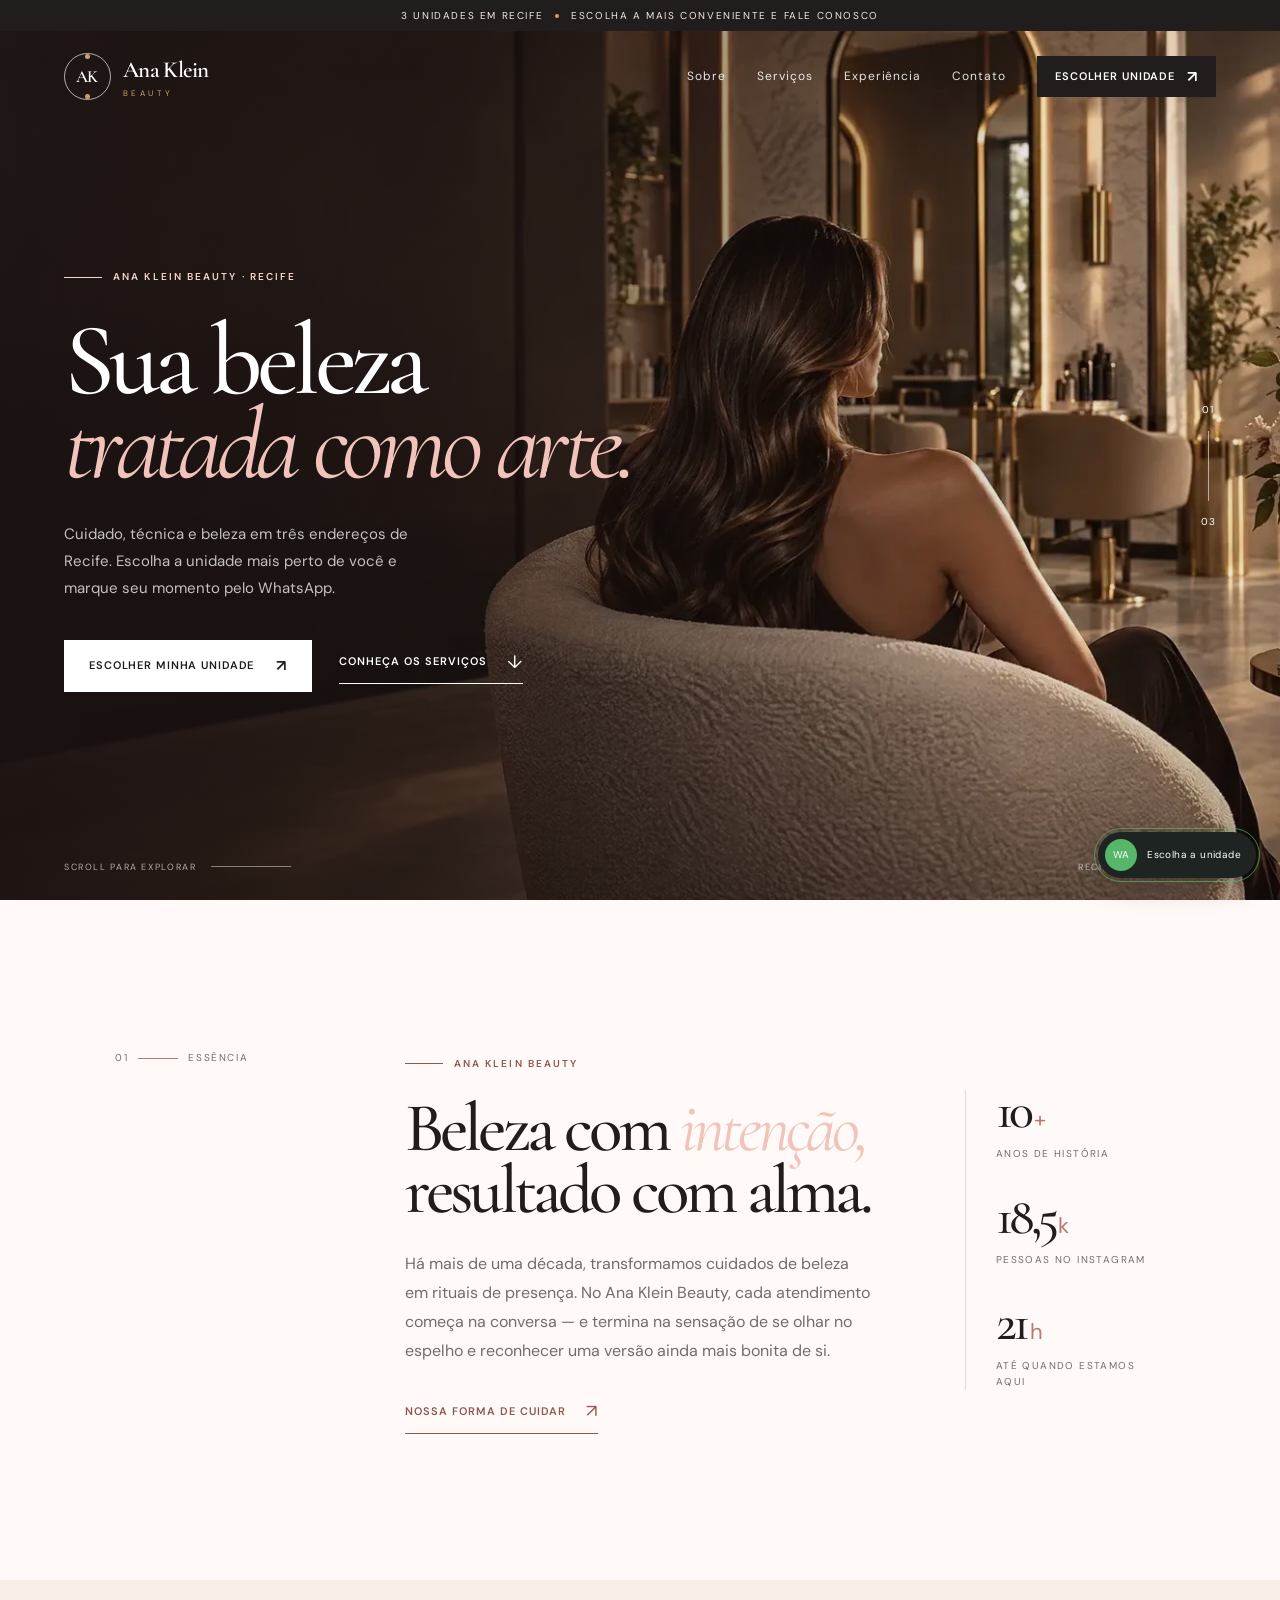
==== anabeauty-site/anabeauty-site/index.html @ bfc2133f "Add files via upload" ====
<!doctype html>
<html lang="pt-BR">
  <head>
    <meta charset="UTF-8" />
    <meta name="viewport" content="width=device-width, initial-scale=1.0" />
    <meta name="description" content="Ana Klein Beauty — salão de beleza em Recife com unidades no Shopping RioMar, Shopping Recife e Shopping Plaza. Escolha sua unidade e fale pelo WhatsApp." />
    <meta name="theme-color" content="#211d1d" />
    <title>Ana Klein Beauty | Sua beleza tratada como arte</title>
    <link rel="preconnect" href="https://fonts.googleapis.com" />
    <link rel="preconnect" href="https://fonts.gstatic.com" crossorigin />
    <link rel="stylesheet" href="https://fonts.googleapis.com/css2?family=Cormorant+Garamond:ital,wght@0,400;0,500;0,600;1,400&amp;family=DM+Sans:wght@400;500;600&amp;display=swap" media="print" onload="this.media='all'" />
    <noscript><link rel="stylesheet" href="https://fonts.googleapis.com/css2?family=Cormorant+Garamond:ital,wght@0,400;0,500;0,600;1,400&amp;family=DM+Sans:wght@400;500;600&amp;display=swap" /></noscript>
    <link rel="preload" as="image" href="images/hero.webp" fetchpriority="high" />
    <link rel="stylesheet" href="style.css" />
    <script src="script.js" defer></script>
  </head>
  <body>
    <div class="announcement"><span>3 unidades em Recife</span><span class="announcement__dot"></span><span>Escolha a mais conveniente e fale conosco</span></div>

    <header class="site-header" id="topo">
      <a class="brand" href="#inicio" aria-label="Ana Klein Beauty — início">
        <span class="brand__mark" aria-hidden="true"><span>AK</span></span>
        <span class="brand__text"><strong>Ana Klein</strong><small>BEAUTY</small></span>
      </a>
      <button class="menu-toggle" aria-label="Abrir menu" aria-expanded="false"><span></span><span></span></button>
      <nav class="main-nav" aria-label="Navegação principal">
        <a href="#sobre">Sobre</a>
        <a href="#servicos">Serviços</a>
        <a href="#experiencia">Experiência</a>
        <a href="#contato">Contato</a>
        <a class="button button--small button--dark" href="#unidades">Escolher unidade <span>↗</span></a>
      </nav>
    </header>

    <main>
      <section class="hero" id="inicio">
        <img class="hero__image" src="images/hero.webp" alt="" fetchpriority="high" decoding="async" />
        <div class="hero__veil"></div>
        <div class="hero__content">
          <p class="eyebrow eyebrow--light"><span class="eyebrow__line"></span> Ana Klein Beauty · Recife</p>
          <h1>Sua beleza<br /><em>tratada como arte.</em></h1>
          <p class="hero__copy">Cuidado, técnica e beleza em três endereços de Recife. Escolha a unidade mais perto de você e marque seu momento pelo WhatsApp.</p>
          <div class="hero__actions"><a class="button button--light" href="#unidades">Escolher minha unidade <span>↗</span></a><a class="text-link text-link--light" href="#servicos">Conheça os serviços <span>↓</span></a></div>
        </div>
        <div class="hero__aside"><span>01</span><i></i><span>03</span></div>
        <div class="hero__bottom"><span>Scroll para explorar</span><span class="hero__scroll-line"></span><span>Recife · PE · 3 unidades</span></div>
      </section>

      <section class="statement section-pad" id="sobre">
        <div class="statement__index">01 <span></span> essência</div>
        <div class="statement__copy"><p class="eyebrow"><span class="eyebrow__line"></span> Ana Klein Beauty</p><h2>Beleza com <em>intenção,</em><br />resultado com alma.</h2><p>Há mais de uma década, transformamos cuidados de beleza em rituais de presença. No Ana Klein Beauty, cada atendimento começa na conversa — e termina na sensação de se olhar no espelho e reconhecer uma versão ainda mais bonita de si.</p><a class="text-link" href="#experiencia">Nossa forma de cuidar <span>↗</span></a></div>
        <div class="statement__numbers"><div><strong>10<span>+</span></strong><small>anos de história</small></div><div><strong>18,5<span>k</span></strong><small>pessoas no Instagram</small></div><div><strong>21<span>h</span></strong><small>até quando estamos aqui</small></div></div>
      </section>

      <section class="services section-pad" id="servicos">
        <div class="section-heading"><div><p class="eyebrow"><span class="eyebrow__line"></span> O menu de cuidados</p><h2>Escolha o seu<br /><em>momento.</em></h2></div><p>Serviços pensados para revelar o que você já tem de mais bonito. Valores são estimativas e podem variar conforme avaliação.</p></div>
        <div class="service-tabs" role="tablist" aria-label="Categorias de serviços">
          <button class="service-tab is-active" role="tab" aria-selected="true" data-category="cabelo">Cabelo</button><button class="service-tab" role="tab" aria-selected="false" data-category="unhas">Unhas</button><button class="service-tab" role="tab" aria-selected="false" data-category="estetica">Estética</button><button class="service-tab" role="tab" aria-selected="false" data-category="make">Make</button><button class="service-tab" role="tab" aria-selected="false" data-category="noivas">Noivas & eventos</button>
        </div>
        <div class="services-grid" id="services-grid"></div>
        <div class="services-footer"><span>Valores sob consulta para cabelos longos e técnicas especiais.</span><a class="text-link" href="#unidades">Falar com a unidade <span>↗</span></a></div>
      </section>

      <section class="combo section-pad section-dark" id="combo">
        <div class="combo__intro"><p class="eyebrow eyebrow--light"><span class="eyebrow__line"></span> Seu ritual, do seu jeito</p><h2>Monte seu<br /><em>combo perfeito.</em></h2><p>Combine seus serviços favoritos e tenha uma visão do tempo e investimento para o seu dia de beleza.</p><span class="combo__stamp">AK <small>beauty ritual</small></span></div>
        <div class="combo__calculator"><div class="calculator-head"><span>01 / selecione os serviços</span><span id="selected-count">0 selecionados</span></div><div class="combo-options" id="combo-options"></div><div class="calculator-result"><div><small>Tempo estimado</small><strong id="combo-time">—</strong></div><div><small>Investimento estimado</small><strong id="combo-price">R$ 0</strong></div><a class="button button--light button--full" id="combo-cta" href="#unidades">Falar com uma unidade <span>↗</span></a></div></div>
      </section>

      <section class="experience section-pad" id="experiencia">
        <div class="section-heading"><div><p class="eyebrow"><span class="eyebrow__line"></span> Dentro do nosso espaço</p><h2>Um lugar para<br /><em>se encontrar.</em></h2></div><p>Entre texturas naturais, luz quente e conversas sem pressa. Tudo foi pensado para que seu tempo aqui seja tão bonito quanto o resultado.</p></div>
        <div class="gallery"><button class="gallery-card gallery-card--large" data-gallery="0" aria-label="Ver foto do ambiente"><img src="images/espaco.webp" alt="Interior elegante do Ana Klein Beauty" loading="lazy" decoding="async" /><span class="gallery-card__label">O espaço <b>↗</b></span></button><button class="gallery-card gallery-card--portrait" data-gallery="1" aria-label="Ver foto do resultado de cabelo"><img src="images/cabelos.webp" alt="Resultado de balayage e ondas polidas" loading="lazy" decoding="async" /><span class="gallery-card__label">Cabelos <b>↗</b></span></button><button class="gallery-card gallery-card--portrait gallery-card--offset" data-gallery="2" aria-label="Ver foto do resultado de unhas"><img src="images/unhas.webp" alt="Manicure nude com detalhe rose gold" loading="lazy" decoding="async" /><span class="gallery-card__label">Unhas <b>↗</b></span></button><div class="gallery-note"><span>02</span><p>Detalhes que fazem<br /><em>toda a diferença.</em></p></div></div>
      </section>

      <section class="social-proof section-pad section-nude">
        <div class="proof-top"><p class="eyebrow"><span class="eyebrow__line"></span> Quem viveu, conta</p><div class="proof-rating"><strong>4,3</strong><span>★★★★★</span><small>737 avaliações no Google</small></div></div>
        <div class="testimonials"><article class="testimonial testimonial--featured"><span class="quote-mark">“</span><blockquote>Fui atendida pela Flávia e foi uma experiência maravilhosa. Desde a recepção até o resultado, tudo impecável. Saí me sentindo linda e muito bem cuidada.</blockquote><footer><span class="avatar">MC</span><span><strong>Mariana C.</strong><small>Cliente verificada · Google</small></span><span class="testimonial__stars">★★★★★</span></footer></article><article class="testimonial"><div class="testimonial__meta"><span>01</span><span>★★★★★</span></div><blockquote>“A equipe é extremamente atenciosa e o espaço é lindo. Meu cabelo ficou exatamente como eu imaginei.”</blockquote><footer><span class="avatar avatar--gold">LR</span><span><strong>Larissa R.</strong><small>Cliente verificada · Google</small></span></footer></article><article class="testimonial"><div class="testimonial__meta"><span>02</span><span>★★★★★</span></div><blockquote>“Lugar perfeito para um dia de autocuidado. Pontualidade, técnica e um resultado delicado.”</blockquote><footer><span class="avatar avatar--dark">AS</span><span><strong>Ana S.</strong><small>Cliente verificada · Google</small></span></footer></article></div>
      </section>

      <section class="locations section-pad section-nude" id="unidades"><div class="section-heading"><div><p class="eyebrow"><span class="eyebrow__line"></span> Onde você quer viver esse momento?</p><h2>Escolha sua<br /><em>unidade.</em></h2></div><p>O perfil da Ana Klein Beauty atende três shoppings em Recife. Toque na unidade desejada e fale direto com a equipe responsável.</p></div><p class="unit-note" id="unit-note" hidden></p><div class="locations-grid"><article class="location-card"><span class="location-card__index">01</span><div><p class="eyebrow">Zona Sul</p><h3>Shopping RioMar</h3><p>Av. República do Líbano, 251<br />Pina · Recife — PE</p><a class="button button--dark" href="https://wa.me/5581991220930?text=Ol%C3%A1%2C%20Ana%20Klein%20Beauty!%20Quero%20agendar%20na%20unidade%20Shopping%20RioMar." target="_blank" rel="noreferrer">Falar no WhatsApp <span>↗</span></a><small>(81) 99122-0930 · (81) 3039-5361</small></div></article><article class="location-card"><span class="location-card__index">02</span><div><p class="eyebrow">Zona Sul</p><h3>Shopping Recife</h3><p>Boa Viagem · Recife — PE<br />Atendimento premium</p><a class="button button--dark" href="https://wa.me/558195071572?text=Ol%C3%A1%2C%20Ana%20Klein%20Beauty!%20Quero%20agendar%20na%20unidade%20Shopping%20Recife." target="_blank" rel="noreferrer">Falar no WhatsApp <span>↗</span></a><small>(81) 99507-1572</small></div></article><article class="location-card"><span class="location-card__index">03</span><div><p class="eyebrow">Zona Norte</p><h3>Shopping Plaza</h3><p>Casa Forte · Recife — PE<br />Atendimento premium</p><a class="button button--dark" href="https://wa.me/558196941964?text=Ol%C3%A1%2C%20Ana%20Klein%20Beauty!%20Quero%20agendar%20na%20unidade%20Shopping%20Plaza." target="_blank" rel="noreferrer">Falar no WhatsApp <span>↗</span></a><small>(81) 99694-1964</small></div></article></div></section>

      <section class="faq section-pad section-nude" id="cuidados">
        <div class="faq__intro"><p class="eyebrow"><span class="eyebrow__line"></span> Depois do salão</p><h2>Cuidados que<br /><em>prolongam o ritual.</em></h2><p>Pequenos gestos em casa para manter o resultado bonito por mais tempo.</p></div><div class="faq-list"><details open><summary><span>01</span> Como cuidar do cabelo após coloração?</summary><div class="faq-answer">Prefira água morna para fria, use produtos indicados para cabelos coloridos e aplique uma máscara de tratamento uma vez por semana. Evite fontes de calor sem protetor térmico.</div></details><details><summary><span>02</span> Quanto tempo dura a manicure?</summary><div class="faq-answer">Com hidratação diária das cutículas e evitando contato prolongado com produtos de limpeza, o resultado costuma permanecer bonito por 7 a 10 dias.</div></details><details><summary><span>03</span> O que levar no dia da make?</summary><div class="faq-answer">Venha com a pele limpa e hidratada. Se tiver referências de maquiagem, traga no celular — elas ajudam nossa equipe a traduzir seu desejo.</div></details><details><summary><span>04</span> Posso chegar antes do meu horário?</summary><div class="faq-answer">Claro. O shopping da sua unidade oferece cafés e espaços para você chegar com calma. Recomendamos 10 minutos de antecedência.</div></details></div>
      </section>

      <section class="contact section-pad" id="contato">
        <div class="contact__top"><p class="eyebrow"><span class="eyebrow__line"></span> Venha nos encontrar</p><h2>Três endereços.<br /><em>Um só ritual.</em></h2></div><div class="contact__grid"><div class="contact__map"><button class="map-facade" id="map-facade" type="button" data-src="https://www.google.com/maps?q=Ana+Klein+Beauty+Recife+PE&output=embed" aria-label="Carregar mapa das unidades"><strong>Mapa das unidades</strong><span>Toque para carregar o mapa</span></button><a class="map-link" href="https://www.google.com/maps/search/?api=1&query=Ana+Klein+Beauty+Recife+PE" target="_blank" rel="noreferrer">Ver no Google Maps <span>↗</span></a></div><div class="contact__info"><div class="contact-item"><span class="contact-item__num">01</span><div><small>Shopping RioMar</small><p><a href="https://wa.me/5581991220930" target="_blank" rel="noreferrer">WhatsApp (81) 99122-0930 ↗</a><br />Pina · Recife — PE</p></div></div><div class="contact-item"><span class="contact-item__num">02</span><div><small>Shopping Recife</small><p><a href="https://wa.me/558195071572" target="_blank" rel="noreferrer">WhatsApp (81) 99507-1572 ↗</a><br />Boa Viagem · Recife — PE</p></div></div><div class="contact-item"><span class="contact-item__num">03</span><div><small>Shopping Plaza</small><p><a href="https://wa.me/558196941964" target="_blank" rel="noreferrer">WhatsApp (81) 99694-1964 ↗</a><br />Casa Forte · Recife — PE</p></div></div></div></div>
      </section>
    </main>

    <footer class="site-footer"><div class="footer-main"><a class="brand brand--footer" href="#topo"><span class="brand__mark" aria-hidden="true"><span>AK</span></span><span class="brand__text"><strong>Ana Klein</strong><small>BEAUTY</small></span></a><p>Beleza com intenção,<br /><em>resultado com alma.</em></p><div class="footer-social"><a href="https://www.instagram.com/anaklein.beauty/" target="_blank" rel="noreferrer" aria-label="Instagram">ig</a><a href="https://linktr.ee/anakleinbeauty" target="_blank" rel="noreferrer" aria-label="Link da bio">↗</a><a href="https://wa.me/5581991220930" target="_blank" rel="noreferrer" aria-label="WhatsApp RioMar">wa</a></div></div><div class="footer-bottom"><span>© 2026 Ana Klein Beauty. Todos os direitos reservados.</span><span>Feito com cuidado em Recife · PE</span><a href="#topo">Voltar ao topo ↑</a></div></footer>

    <a class="whatsapp-float" href="#unidades" aria-label="Escolher unidade e falar com o Ana Klein Beauty pelo WhatsApp"><span class="whatsapp-float__pulse"></span><span class="whatsapp-float__icon">wa</span><span class="whatsapp-float__label">Escolha a unidade</span></a>
    <div class="gallery-modal" id="gallery-modal" aria-hidden="true"><button class="modal-close" aria-label="Fechar galeria">×</button><img id="modal-image" alt="" /><p id="modal-caption"></p></div>
  </body>
</html>
---- anabeauty-site/anabeauty-site/style.css ----
:root { --rose:#b97872;--rose-dark:#8f5652;--nude:#f7eee8;--cream:#fffaf7;--gold:#cba36a;--ink:#211d1d;--muted:#756c68;--line:rgba(33,29,29,.14);--white:#fff;--shadow:0 22px 70px rgba(50,29,24,.12);--serif:'Cormorant Garamond',Georgia,serif;--sans:'DM Sans',Arial,sans-serif }
* { box-sizing:border-box }
html { scroll-behavior:smooth }
body { margin:0;background:var(--cream);color:var(--ink);font-family:var(--sans);font-size:15px;line-height:1.6;overflow-x:hidden }
a { color:inherit;text-decoration:none }
button,input,select { font:inherit }
button { cursor:pointer }
img { max-width:100%;display:block }
.announcement { height:31px;background:var(--ink);color:#f5e9e2;padding:0 5vw;display:flex;align-items:center;justify-content:center;gap:12px;font-size:10px;letter-spacing:.16em;text-transform:uppercase }
.announcement__dot { width:4px;height:4px;border-radius:50%;background:var(--gold) }
.site-header { position:absolute;z-index:5;top:31px;width:100%;height:91px;padding:0 5vw;display:flex;align-items:center;justify-content:space-between;color:var(--white);transition:background .3s,position .3s }
.site-header.is-scrolled { position:fixed;top:0;background:rgba(33,29,29,.97);height:76px }
.brand { display:inline-flex;align-items:center;gap:12px }
.brand__mark { width:47px;height:47px;border:1px solid rgba(255,255,255,.65);border-radius:50%;display:grid;place-items:center;position:relative }
.brand__mark:before,.brand__mark:after { content:'';position:absolute;width:5px;height:5px;background:var(--gold);border-radius:50% }
.brand__mark:before { top:0;left:20px }
.brand__mark:after { bottom:0;right:20px }
.brand__mark span { font:600 17px var(--serif);letter-spacing:-.08em;margin-left:-2px }
.brand__text { display:flex;flex-direction:column;line-height:1 }
.brand__text strong { font:600 23px var(--serif);letter-spacing:-.03em }
.brand__text small { font-size:8px;letter-spacing:.43em;margin-top:5px;color:var(--gold) }
.main-nav { display:flex;align-items:center;gap:31px;font-size:12px;letter-spacing:.08em }
.main-nav>a:not(.button) { opacity:.88;transition:opacity .2s }
.main-nav>a:not(.button):hover { opacity:1;color:#f4c2bd }
.button { border:0;display:inline-flex;align-items:center;justify-content:center;gap:22px;padding:17px 25px;font-size:11px;font-weight:600;letter-spacing:.08em;text-transform:uppercase;transition:transform .25s,background .25s,color .25s,box-shadow .25s }
.button span { font-size:16px;line-height:0 }
.button:hover { transform:translateY(-3px);box-shadow:0 12px 30px rgba(33,29,29,.18) }
.button--small { padding:12px 18px;gap:12px }
.button--dark { background:var(--ink);color:var(--white) }
.button--dark:hover { background:var(--rose-dark) }
.button--light { background:var(--white);color:var(--ink) }
.button--light:hover { background:#f6dcd6 }
.button--full { width:100% }
.menu-toggle { display:none;background:transparent;border:0;color:white;width:40px;height:40px }
.menu-toggle span { display:block;width:22px;height:1px;background:currentColor;margin:6px 0 }
.hero { min-height:calc(100vh - 31px);position:relative;background:#74574e;color:var(--white);display:flex;align-items:center;overflow:hidden }
.hero__image { position:absolute; inset:0; width:100%; height:100%; object-fit:cover }
.hero__veil { position:absolute;inset:0;background:linear-gradient(90deg,rgba(27,19,18,.86) 0%,rgba(27,19,18,.54) 43%,rgba(27,19,18,.08) 82%),linear-gradient(0deg,rgba(27,19,18,.3),transparent 30%) }
.hero__content { position:relative;z-index:1;padding:130px 5vw 110px;max-width:760px }
.eyebrow { display:flex;align-items:center;gap:11px;text-transform:uppercase;letter-spacing:.21em;font-size:10px;color:var(--rose-dark);font-weight:600 }
.eyebrow--light { color:#f7d6ce }
.eyebrow__line { display:inline-block;width:38px;height:1px;background:currentColor }
.hero h1 { font:500 clamp(60px,8vw,122px)/.82 var(--serif);letter-spacing:-.055em;margin:34px 0 34px }
.hero h1 em,h1 em,h2 em { font-style:italic;color:#f2c3bb;font-weight:400 }
.hero__copy { color:rgba(255,255,255,.74);max-width:390px;font-size:15px;line-height:1.8 }
.hero__actions { display:flex;align-items:center;gap:27px;margin-top:38px }
.text-link { display:inline-flex;align-items:center;gap:20px;border-bottom:1px solid currentColor;padding-bottom:7px;color:var(--rose-dark);font-size:11px;letter-spacing:.09em;text-transform:uppercase;font-weight:600;transition:gap .2s }
.text-link:hover { gap:27px }
.text-link span { font-size:18px;font-weight:400 }
.text-link--light { color:var(--white) }
.hero__aside { position:absolute;right:5vw;top:50%;z-index:1;transform:translateY(-50%);display:flex;flex-direction:column;gap:13px;align-items:center;font-size:10px;letter-spacing:.12em }
.hero__aside i { height:70px;width:1px;background:rgba(255,255,255,.55) }
.hero__bottom { position:absolute;bottom:26px;left:5vw;right:5vw;display:flex;align-items:center;gap:15px;font-size:9px;text-transform:uppercase;letter-spacing:.18em;color:rgba(255,255,255,.65) }
.hero__bottom span:last-child { margin-left:auto }
.hero__scroll-line { width:80px;height:1px;background:rgba(255,255,255,.45) }
.section-pad { padding:120px 9vw }
.statement { display:grid;grid-template-columns:.85fr 2fr .85fr;gap:7vw;min-height:680px;align-items:center }
.statement__index { align-self:start;margin-top:30px;text-transform:uppercase;letter-spacing:.16em;color:var(--muted);font-size:10px;display:flex;align-items:center;gap:10px }
.statement__index span { width:40px;height:1px;background:var(--rose) }
h2 { font:500 clamp(46px,5.4vw,80px)/.9 var(--serif);letter-spacing:-.055em;margin:25px 0 29px }
.statement__copy>p:not(.eyebrow) { max-width:540px;color:var(--muted);font-size:16px;line-height:1.8;margin:0 0 32px }
.statement__numbers { display:flex;flex-direction:column;gap:34px;border-left:1px solid var(--line);padding-left:30px }
.statement__numbers div { display:flex;flex-direction:column }
.statement__numbers strong { font:500 52px/.8 var(--serif);letter-spacing:-.07em }
.statement__numbers strong span { font:400 22px var(--sans);color:var(--rose);letter-spacing:0;margin-left:3px }
.statement__numbers small { color:var(--muted);font-size:10px;text-transform:uppercase;letter-spacing:.14em;margin-top:12px }
.services { background:var(--nude) }
.section-heading { display:flex;justify-content:space-between;align-items:end;gap:50px;margin-bottom:56px }
.section-heading>p { max-width:300px;color:var(--muted);font-size:14px;line-height:1.8;margin-bottom:8px }
.service-tabs { display:flex;gap:7px;border-bottom:1px solid var(--line);margin-bottom:42px;overflow:auto }
.service-tab { flex:0 0 auto;border:0;background:transparent;padding:0 23px 16px 0;margin-right:10px;color:var(--muted);text-transform:uppercase;letter-spacing:.13em;font-size:10px;position:relative;transition:color .2s }
.service-tab:after { content:'';height:2px;position:absolute;bottom:-1px;left:0;right:23px;background:var(--rose);transform:scaleX(0);transform-origin:left;transition:transform .3s }
.service-tab.is-active,.service-tab:hover { color:var(--ink) }
.service-tab.is-active:after { transform:scaleX(1) }
.services-grid { display:grid;grid-template-columns:repeat(3,1fr);gap:0 48px;min-height:320px }
.service-card { border-bottom:1px solid var(--line);padding:0 0 24px;margin-bottom:29px;display:grid;grid-template-columns:1fr auto;gap:8px;position:relative }
.service-card h3 { font:600 27px/1 var(--serif);margin:0 }
.service-card p { grid-column:1/-1;margin:3px 0 0;color:var(--muted);font-size:12px;line-height:1.55;max-width:240px }
.service-card strong { font-size:12px;color:var(--rose-dark);font-weight:600;white-space:nowrap }
.service-card__time { grid-column:1/-1;color:#95847e;font-size:10px;text-transform:uppercase;letter-spacing:.1em }
.services-footer { display:flex;justify-content:space-between;align-items:center;border-top:1px solid var(--line);padding-top:21px;font-size:11px;color:var(--muted) }
.combo { display:grid;grid-template-columns:1fr 1fr;gap:8vw;align-items:center;background:var(--ink);color:var(--white);position:relative;overflow:hidden }
.combo:before { content:'AK';position:absolute;font:500 45vw/.65 var(--serif);color:rgba(255,255,255,.025);right:-10vw;top:10%;pointer-events:none }
.combo__intro { position:relative }
.combo__intro h2 { margin-bottom:28px }
.combo__intro>p:last-of-type { max-width:360px;color:rgba(255,255,255,.6);line-height:1.8 }
.combo__stamp { margin-top:70px;border:1px solid rgba(255,255,255,.2);width:100px;height:100px;border-radius:50%;display:grid;place-items:center;font:600 26px var(--serif);color:var(--gold);transform:rotate(-12deg) }
.combo__stamp small { position:absolute;font:9px var(--sans);letter-spacing:.1em;text-transform:uppercase;transform:rotate(12deg);margin-top:57px;color:var(--white) }
.combo__calculator { background:#2e2828;padding:31px;position:relative;z-index:1 }
.calculator-head { display:flex;justify-content:space-between;color:#c7b5ad;text-transform:uppercase;font-size:10px;letter-spacing:.13em;padding-bottom:20px;border-bottom:1px solid rgba(255,255,255,.12) }
.combo-options { display:grid;grid-template-columns:1fr 1fr;gap:11px;margin:23px 0 26px }
.combo-option { display:flex;align-items:center;gap:10px;border:1px solid rgba(255,255,255,.13);padding:14px 12px;color:#d8ccc7;font-size:12px;transition:border .2s,background .2s }
.combo-option:hover,.combo-option.is-selected { border-color:var(--gold);background:rgba(203,163,106,.09) }
.combo-option input { appearance:none;width:16px;height:16px;border:1px solid #8b7770;border-radius:50%;position:relative;flex:none }
.combo-option input:checked { border-color:var(--gold);background:var(--gold) }
.combo-option input:checked:after { content:'✓';position:absolute;color:var(--ink);font-size:10px;left:3px;top:-1px }
.combo-option small { display:block;color:#988983;font-size:9px;margin-top:2px }
.calculator-result { border-top:1px solid rgba(255,255,255,.12);padding-top:25px;display:grid;grid-template-columns:1fr 1fr;gap:20px }
.calculator-result div { display:flex;flex-direction:column }
.calculator-result small { font-size:9px;color:#a79893;text-transform:uppercase;letter-spacing:.1em }
.calculator-result strong { font:500 30px var(--serif);margin-top:5px }
.calculator-result .button { grid-column:1/-1;margin-top:4px }
.experience { background:var(--cream) }
.gallery { display:grid;grid-template-columns:1.4fr .73fr .73fr;grid-template-rows:340px 180px;gap:18px }
.gallery-card { position:relative;padding:0;border:0;overflow:hidden;background:#ddd }
.gallery-card img { width:100%;height:100%;object-fit:cover;transition:transform .6s }
.gallery-card:hover img { transform:scale(1.05) }
.gallery-card:after { content:'';position:absolute;inset:0;background:linear-gradient(0deg,rgba(26,20,18,.62),transparent 50%);pointer-events:none }
.gallery-card--large { grid-row:1/3 }
.gallery-card--portrait { grid-row:1/3 }
.gallery-card--offset { grid-row:1/2 }
.gallery-note { grid-column:3;display:flex;justify-content:space-between;align-items:end;padding:12px 4px;color:var(--muted);font:500 22px/1 var(--serif) }
.gallery-note span { font:10px var(--sans);color:var(--rose);align-self:start }
.gallery-note p { margin:0;text-align:right }
.gallery-card__label { position:absolute;z-index:1;bottom:20px;left:21px;color:white;font-size:11px;letter-spacing:.1em;text-transform:uppercase }
.gallery-card__label b { font-size:16px;margin-left:15px;font-weight:400 }
.section-nude { background:var(--nude) }
.proof-top { display:flex;justify-content:space-between;align-items:start;margin-bottom:56px }
.proof-rating { display:grid;grid-template-columns:auto auto;gap:2px 16px;align-items:center }
.proof-rating strong { font:500 60px/.7 var(--serif);letter-spacing:-.07em }
.proof-rating span { color:var(--gold);letter-spacing:2px }
.proof-rating small { grid-column:2;color:var(--muted);font-size:10px }
.testimonials { display:grid;grid-template-columns:1.4fr 1fr 1fr;gap:18px }
.testimonial { background:var(--cream);padding:31px;min-height:310px;display:flex;flex-direction:column;justify-content:space-between }
.testimonial--featured { background:var(--ink);color:var(--white) }
.quote-mark { font:100px/.4 var(--serif);color:var(--rose);height:33px }
.testimonial blockquote { font:500 23px/1.15 var(--serif);letter-spacing:-.025em;margin:20px 0 27px }
.testimonial:not(.testimonial--featured) blockquote { font-size:20px }
.testimonial__meta { display:flex;justify-content:space-between;color:var(--rose-dark);font-size:10px;letter-spacing:.15em }
.testimonial footer { display:flex;align-items:center;gap:11px }
.avatar { display:grid;place-items:center;background:var(--rose);width:34px;height:34px;border-radius:50%;font-size:10px;color:white }
.avatar--gold { background:var(--gold);color:var(--ink) }
.avatar--dark { background:var(--ink);color:white }
.testimonial footer>span:nth-child(2) { display:flex;flex-direction:column }
.testimonial footer strong { font-size:11px }
.testimonial footer small { font-size:9px;color:var(--muted) }
.testimonial--featured footer small { color:#a89993 }
.testimonial__stars { margin-left:auto;color:var(--gold);font-size:10px;letter-spacing:2px }
.faq { display:grid;grid-template-columns:.85fr 1.15fr;gap:9vw }
.faq__intro>p:last-child { color:var(--muted);max-width:300px }
.faq-list details { border-top:1px solid var(--line);padding:21px 0 }
.faq-list details:last-child { border-bottom:1px solid var(--line) }
summary { list-style:none;cursor:pointer;display:grid;grid-template-columns:40px 1fr auto;align-items:center;font:500 24px/1.1 var(--serif) }
summary::-webkit-details-marker { display:none }
summary:after { content:'+';font:300 27px var(--serif);color:var(--rose) }
details[open] summary:after { content:'−' }
.faq-list summary span { font:10px var(--sans);color:var(--rose);letter-spacing:.1em }
.faq-answer { padding:16px 40px 0 40px;color:var(--muted);font-size:13px;line-height:1.75;max-width:600px }
.contact__top { margin-bottom:52px }
.contact__grid { display:grid;grid-template-columns:1.25fr .75fr;gap:7vw }
.contact__map { height:420px;position:relative }
.contact__map iframe { width:100%; height:100%; border:0 }
.map-link { position:absolute;bottom:18px;left:18px;background:var(--white);padding:13px 16px;font-size:10px;text-transform:uppercase;letter-spacing:.1em;box-shadow:var(--shadow) }
.map-link span { color:var(--rose);font-size:16px;margin-left:18px }
.contact__info { display:flex;flex-direction:column;justify-content:space-around }
.contact-item { display:grid;grid-template-columns:35px 1fr;gap:15px;border-bottom:1px solid var(--line);padding:16px 0 }
.contact-item__num { font-size:10px;color:var(--rose) }
.contact-item small { font-size:10px;text-transform:uppercase;letter-spacing:.15em;color:var(--muted) }
.contact-item p { margin:7px 0 0;font:500 21px/1.2 var(--serif) }
.contact-item a:hover { color:var(--rose-dark) }
.site-footer { background:var(--ink);color:white;padding:54px 9vw 20px }
.footer-main { display:flex;align-items:center;justify-content:space-between;padding-bottom:60px;border-bottom:1px solid rgba(255,255,255,.14) }
.brand--footer .brand__mark { border-color:rgba(255,255,255,.38) }
.footer-main>p { font:400 30px/1 var(--serif);margin:0 }
.footer-main>p em { color:#f2c3bb }
.footer-social { display:flex;gap:9px }
.footer-social a { width:32px;height:32px;border:1px solid rgba(255,255,255,.3);border-radius:50%;display:grid;place-items:center;font-size:10px;text-transform:uppercase }
.footer-social a:hover { background:var(--rose);border-color:var(--rose) }
.footer-bottom { display:flex;justify-content:space-between;gap:20px;padding-top:20px;color:#92847f;font-size:10px }
.footer-bottom a { color:#d7c5be }
.whatsapp-float { position:fixed;z-index:7;right:24px;bottom:22px;display:flex;align-items:center;gap:10px;background:#1d2421;color:white;border-radius:30px;padding:7px 15px 7px 7px;box-shadow:0 10px 27px rgba(20,20,20,.22);font-size:10px;letter-spacing:.04em }
.whatsapp-float__icon { width:32px;height:32px;display:grid;place-items:center;border-radius:50%;background:#56b66a;font-size:10px;text-transform:uppercase }
.whatsapp-float__pulse { position:absolute;inset:-4px;border:1px solid rgba(86,182,106,.7);border-radius:30px;animation:pulse 2s infinite;pointer-events:none }
.gallery-modal { position:fixed;z-index:20;inset:0;background:rgba(21,16,15,.94);display:none;align-items:center;justify-content:center;padding:50px }
.gallery-modal.is-open { display:flex }
.gallery-modal img { max-height:86vh;max-width:min(85vw,620px);object-fit:contain }
.gallery-modal p { position:absolute;bottom:23px;color:white;font-size:11px;text-transform:uppercase;letter-spacing:.15em }
.modal-close { position:absolute;top:23px;right:30px;border:0;background:none;color:white;font:300 37px var(--serif) }
@keyframes pulse { 0%{transform:scale(.97);opacity:.9}70%{transform:scale(1.12);opacity:0}100%{transform:scale(1.12);opacity:0} }
@media(max-width:900px) {
  .main-nav { gap:17px }
  .section-pad { padding:90px 6vw }
  .statement { grid-template-columns:1fr 1.7fr;gap:7vw }
  .statement__numbers { grid-column:1/-1;flex-direction:row;border:0;border-top:1px solid var(--line);padding:25px 0 0;justify-content:space-between }
  .services-grid { gap:0 24px }
  .combo { gap:5vw }
  .contact__grid { gap:4vw }
}
@media(max-width:680px) {
  .announcement { font-size:8px;letter-spacing:.1em;gap:8px }
  .site-header { top:31px;padding:0 6vw;height:76px }
  .site-header.is-scrolled { height:66px }
  .main-nav { position:absolute;top:76px;left:0;right:0;background:rgba(33,29,29,.98);padding:22px 6vw 26px;display:none;flex-direction:column;align-items:flex-start;gap:18px }
  .main-nav.is-open { display:flex }
  .main-nav .button { width:100%;margin-top:6px }
  .menu-toggle { display:block }
  .hero { min-height:calc(100svh - 31px); }
  .hero__content { padding:130px 6vw 90px }
  .hero h1 { font-size:18vw;margin:29px 0 }
  .hero__copy { font-size:14px;max-width:310px }
  .hero__actions { align-items:flex-start;flex-direction:column;gap:22px }
  .hero__aside { display:none }
  .hero__bottom { left:6vw;right:6vw }
  .hero__bottom span:first-child,.hero__scroll-line { display:none }
  .section-pad { padding:78px 6vw }
  .statement { display:block;min-height:auto }
  .statement__index { margin:0 0 56px }
  .statement h2 { margin-top:20px }
  .statement__copy>p:not(.eyebrow) { font-size:14px }
  .statement__numbers { margin-top:57px;gap:0 }
  .statement__numbers strong { font-size:37px }
  .statement__numbers small { font-size:8px;letter-spacing:.08em }
  .section-heading { display:block;margin-bottom:36px }
  .section-heading>p { margin-top:23px;font-size:13px }
  .service-tabs { margin-left:-6vw;margin-right:-6vw;padding-left:6vw }
  .service-tab { padding-right:18px;margin-right:5px;font-size:9px }
  .services-grid { display:block;min-height:0 }
  .service-card { margin-bottom:21px;padding-bottom:18px }
  .service-card h3 { font-size:24px }
  .services-footer { display:block;line-height:1.6 }
  .services-footer .text-link { margin-top:18px }
  .combo { display:block }
  .combo__intro { margin-bottom:48px }
  .combo__intro h2 { margin-bottom:19px }
  .combo__stamp { margin-top:38px }
  .combo__calculator { padding:22px 18px;margin:0 -1px }
  .combo-options { gap:8px }
  .combo-option { font-size:11px;padding:11px 8px }
  .calculator-result strong { font-size:25px }
  .gallery { display:grid;grid-template-columns:1fr 1fr;grid-template-rows:260px 210px 120px;gap:10px }
  .gallery-card--large { grid-row:1/3;grid-column:1 }
  .gallery-card--portrait { grid-row:1/3;grid-column:2 }
  .gallery-card--offset { grid-row:3;grid-column:1 }
  .gallery-note { grid-column:2;grid-row:3;padding:7px 0;font-size:18px }
  .gallery-card__label { left:12px;bottom:13px;font-size:9px }
  .proof-top { display:block }
  .proof-rating { margin-top:38px }
  .testimonials { display:block }
  .testimonial { min-height:270px;margin-bottom:11px;padding:24px }
  .testimonial--featured blockquote { font-size:25px }
  .faq { display:block }
  .faq__intro { margin-bottom:45px }
  .faq-list summary { font-size:20px;grid-template-columns:32px 1fr 25px }
  .faq-answer { padding-left:32px;font-size:12px }
  .contact__top { margin-bottom:39px }
  .contact__grid { display:flex;flex-direction:column }
  .contact__map { height:280px }
  .contact__info { margin-top:23px }
  .contact-item p { font-size:19px }
  .footer-main { display:block;padding-bottom:35px }
  .footer-main>p { margin:35px 0;font-size:27px }
  .footer-bottom { display:block;line-height:2.1 }
  .footer-bottom span,.footer-bottom a { display:block }
  .footer-bottom a { margin-top:7px }
  .whatsapp-float { right:14px;bottom:14px }
  .whatsapp-float__label { display:none }
  .whatsapp-float { padding:7px }
  .gallery-modal { padding:20px }
  .gallery-modal img { max-width:90vw }
}
@media(prefers-reduced-motion:reduce) {
  *,*:before,*:after { scroll-behavior:auto!important;animation:none!important;transition:none!important }
}
.locations { background:var(--nude) }
.locations-grid { display:grid;grid-template-columns:repeat(3,1fr);gap:18px }
.location-card { background:var(--cream);padding:28px;min-height:360px;display:flex;flex-direction:column;gap:20px;border-top:2px solid var(--rose);transition:transform .25s,box-shadow .25s }
.location-card:hover { transform:translateY(-5px);box-shadow:var(--shadow) }
.location-card__index { font-size:10px;color:var(--rose);letter-spacing:.15em }
.location-card h3 { font:500 34px/.95 var(--serif);margin:8px 0 15px }
.location-card p:not(.eyebrow) { color:var(--muted);font-size:13px;line-height:1.7;margin:0 0 22px }
.location-card .button { width:100%;padding:14px 16px }
.location-card small { display:block;margin-top:16px;color:var(--muted);font-size:10px;letter-spacing:.06em }
@media(max-width:800px) {
  .locations-grid { grid-template-columns:1fr }
  .location-card { min-height:auto }
  .location-card h3 { font-size:31px }
}

/* Mapa sob demanda (o iframe do Google só carrega no clique) */
.map-facade { width:100%; height:100%; border:0; display:grid; place-items:center; align-content:center; gap:10px; background:linear-gradient(135deg,#efe0d8,#f7eee8); color:var(--ink); text-align:center; padding:20px }
.map-facade strong { font:500 26px/1.1 var(--serif) }
.map-facade span { font-size:11px; letter-spacing:.12em; text-transform:uppercase; color:var(--rose-dark) }

/* Renderização preguiçosa das seções abaixo da dobra */
.statement, .services, .combo, .experience, .social-proof, .locations, .faq, .contact, .site-footer { content-visibility:auto; contain-intrinsic-size:auto 700px }
.hero + .statement { contain-intrinsic-size:auto 680px }

.unit-note { margin:0 0 22px; padding:14px 18px; border:1px solid var(--rose); border-radius:14px; background:var(--cream); color:var(--rose-dark); font-size:14px; line-height:1.5 }
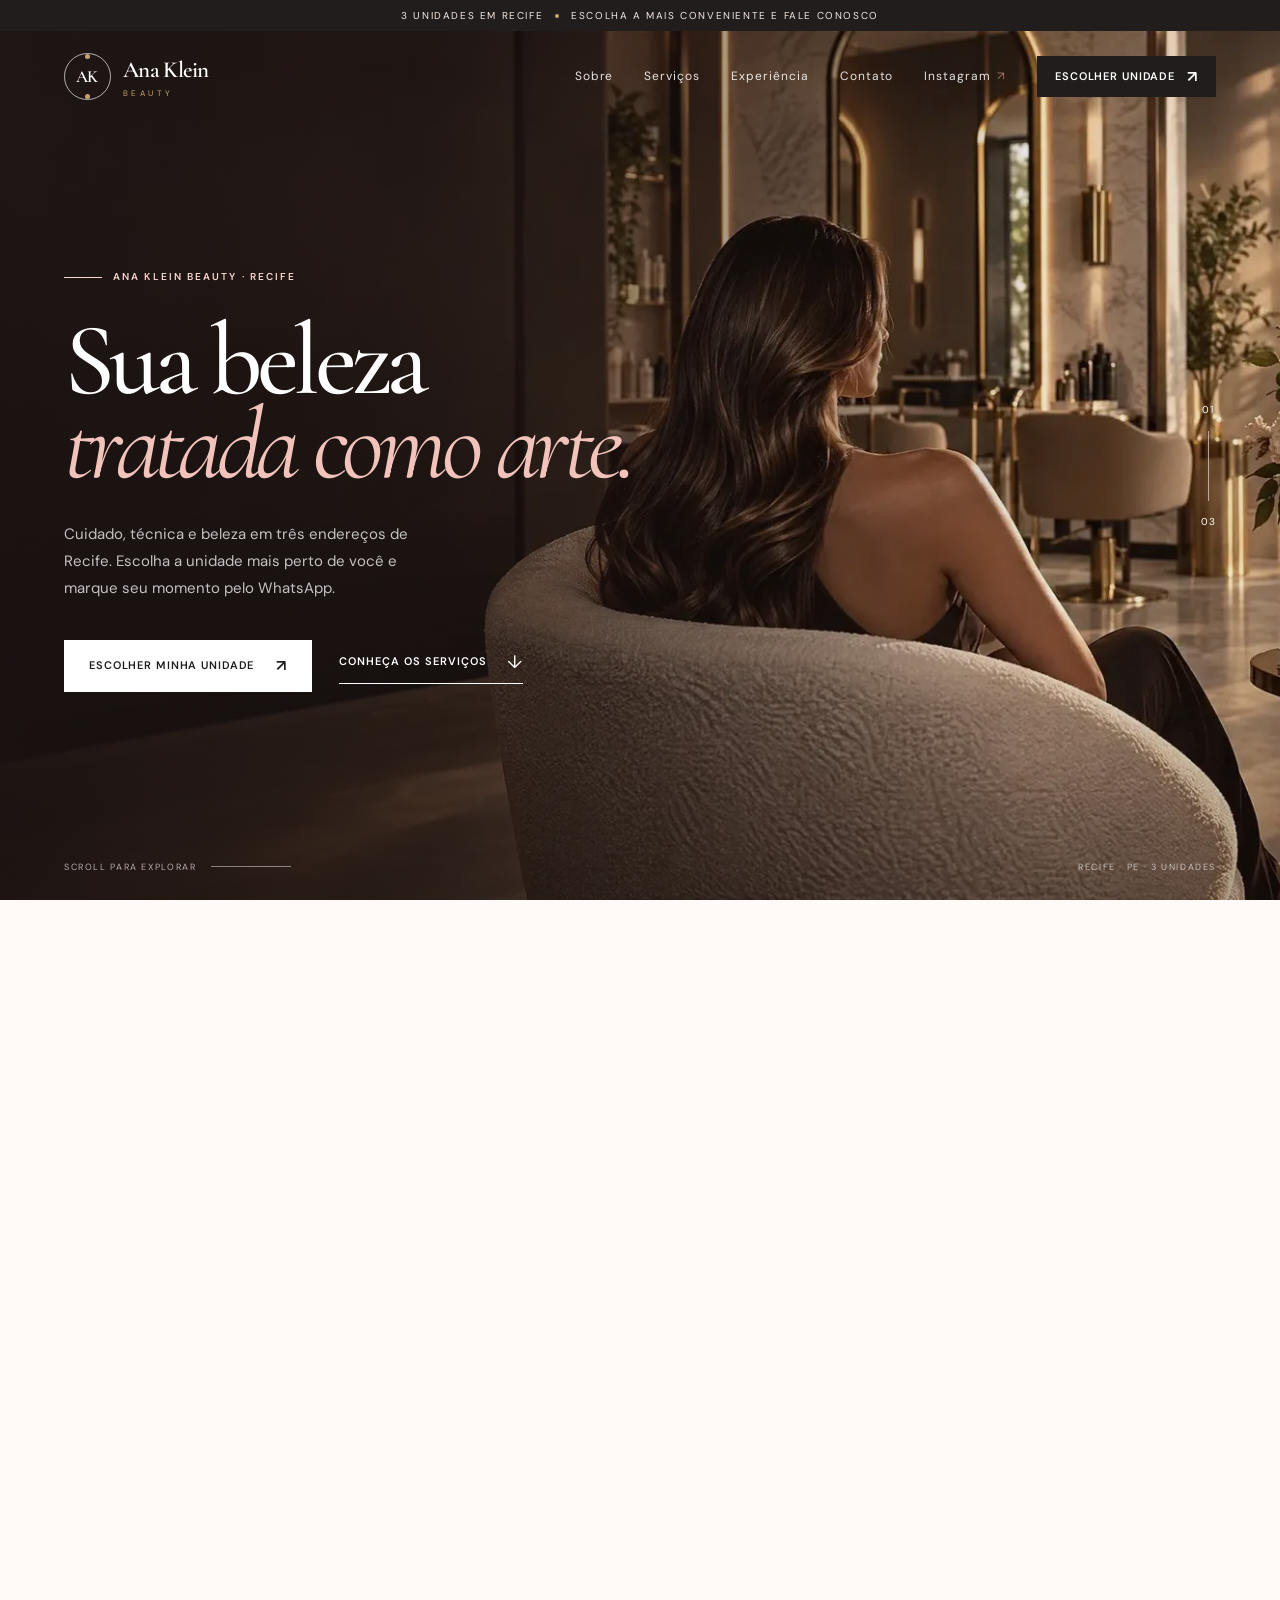
==== commit 1b76f73f: "Add files via upload" ====
--- a/anabeauty-site/anabeauty-site/index.html
+++ b/anabeauty-site/anabeauty-site/index.html
@@ -28,6 +28,7 @@
         <a href="#servicos">Serviços</a>
         <a href="#experiencia">Experiência</a>
         <a href="#contato">Contato</a>
+        <a class="nav-instagram" href="https://www.instagram.com/anaklein.beauty/?hl=pt" target="_blank" rel="noopener noreferrer">Instagram <span aria-hidden="true">↗</span></a>
         <a class="button button--small button--dark" href="#unidades">Escolher unidade <span>↗</span></a>
       </nav>
     </header>
@@ -68,7 +69,7 @@
 
       <section class="experience section-pad" id="experiencia">
         <div class="section-heading"><div><p class="eyebrow"><span class="eyebrow__line"></span> Dentro do nosso espaço</p><h2>Um lugar para<br /><em>se encontrar.</em></h2></div><p>Entre texturas naturais, luz quente e conversas sem pressa. Tudo foi pensado para que seu tempo aqui seja tão bonito quanto o resultado.</p></div>
-        <div class="gallery"><button class="gallery-card gallery-card--large" data-gallery="0" aria-label="Ver foto do ambiente"><img src="images/espaco.webp" alt="Interior elegante do Ana Klein Beauty" loading="lazy" decoding="async" /><span class="gallery-card__label">O espaço <b>↗</b></span></button><button class="gallery-card gallery-card--portrait" data-gallery="1" aria-label="Ver foto do resultado de cabelo"><img src="images/cabelos.webp" alt="Resultado de balayage e ondas polidas" loading="lazy" decoding="async" /><span class="gallery-card__label">Cabelos <b>↗</b></span></button><button class="gallery-card gallery-card--portrait gallery-card--offset" data-gallery="2" aria-label="Ver foto do resultado de unhas"><img src="images/unhas.webp" alt="Manicure nude com detalhe rose gold" loading="lazy" decoding="async" /><span class="gallery-card__label">Unhas <b>↗</b></span></button><div class="gallery-note"><span>02</span><p>Detalhes que fazem<br /><em>toda a diferença.</em></p></div></div>
+        <div class="gallery"><button class="gallery-card gallery-card--large" data-gallery="0" aria-label="Ver fotos do ambiente"><img src="images/espaco.webp" alt="Interior elegante do Ana Klein Beauty" loading="lazy" decoding="async" /><span class="gallery-card__label">O espaço · 4 fotos <b>↗</b></span></button><button class="gallery-card gallery-card--portrait" data-gallery="1" aria-label="Ver foto do resultado de cabelo"><img src="images/cabelos.webp" alt="Resultado de balayage e ondas polidas" loading="lazy" decoding="async" /><span class="gallery-card__label">Cabelos <b>↗</b></span></button><button class="gallery-card gallery-card--portrait gallery-card--offset" data-gallery="2" aria-label="Ver foto do resultado de unhas"><img src="images/unhas.webp" alt="Manicure nude com detalhe rose gold" loading="lazy" decoding="async" /><span class="gallery-card__label">Unhas <b>↗</b></span></button><div class="gallery-note"><span>02</span><p>Detalhes que fazem<br /><em>toda a diferença.</em></p></div></div>
       </section>
 
       <section class="social-proof section-pad section-nude">
@@ -83,13 +84,11 @@
       </section>
 
       <section class="contact section-pad" id="contato">
-        <div class="contact__top"><p class="eyebrow"><span class="eyebrow__line"></span> Venha nos encontrar</p><h2>Três endereços.<br /><em>Um só ritual.</em></h2></div><div class="contact__grid"><div class="contact__map"><button class="map-facade" id="map-facade" type="button" data-src="https://www.google.com/maps?q=Ana+Klein+Beauty+Recife+PE&output=embed" aria-label="Carregar mapa das unidades"><strong>Mapa das unidades</strong><span>Toque para carregar o mapa</span></button><a class="map-link" href="https://www.google.com/maps/search/?api=1&query=Ana+Klein+Beauty+Recife+PE" target="_blank" rel="noreferrer">Ver no Google Maps <span>↗</span></a></div><div class="contact__info"><div class="contact-item"><span class="contact-item__num">01</span><div><small>Shopping RioMar</small><p><a href="https://wa.me/5581991220930" target="_blank" rel="noreferrer">WhatsApp (81) 99122-0930 ↗</a><br />Pina · Recife — PE</p></div></div><div class="contact-item"><span class="contact-item__num">02</span><div><small>Shopping Recife</small><p><a href="https://wa.me/558195071572" target="_blank" rel="noreferrer">WhatsApp (81) 99507-1572 ↗</a><br />Boa Viagem · Recife — PE</p></div></div><div class="contact-item"><span class="contact-item__num">03</span><div><small>Shopping Plaza</small><p><a href="https://wa.me/558196941964" target="_blank" rel="noreferrer">WhatsApp (81) 99694-1964 ↗</a><br />Casa Forte · Recife — PE</p></div></div></div></div>
+        <div class="contact__top"><p class="eyebrow"><span class="eyebrow__line"></span> Venha nos encontrar</p><h2>Três endereços.<br /><em>Um só ritual.</em></h2></div><div class="contact__grid"><div class="contact__map"><button class="map-facade" id="map-facade" type="button" data-src="https://www.google.com/maps?q=Ana+Klein+Beauty+Recife+PE&output=embed" aria-label="Carregar mapa das unidades"><strong>Mapa das unidades</strong><span>Toque para carregar o mapa</span></button><a class="map-link" href="https://www.google.com/maps/search/?api=1&query=Ana+Klein+Beauty+Recife+PE" target="_blank" rel="noreferrer">Ver no Google Maps <span>↗</span></a></div><div class="contact__info"><div class="contact-item"><span class="contact-item__num">01</span><div><small>Shopping RioMar</small><p>Pina · Recife — PE</p></div></div><div class="contact-item"><span class="contact-item__num">02</span><div><small>Shopping Recife</small><p>Boa Viagem · Recife — PE</p></div></div><div class="contact-item"><span class="contact-item__num">03</span><div><small>Shopping Plaza</small><p>Casa Forte · Recife — PE</p></div></div><a class="instagram-card" href="https://www.instagram.com/anaklein.beauty/?hl=pt" target="_blank" rel="noopener noreferrer"><svg viewBox="0 0 24 24" width="26" height="26" fill="none" stroke="currentColor" stroke-width="1.6" aria-hidden="true" focusable="false"><rect x="3" y="3" width="18" height="18" rx="5"/><circle cx="12" cy="12" r="4"/><circle cx="17.2" cy="6.8" r="1" fill="currentColor" stroke="none"/></svg><span><small>Acompanhe o dia a dia</small><strong>@anaklein.beauty</strong></span><b aria-hidden="true">↗</b></a></div></div>
       </section>
     </main>
 
-    <footer class="site-footer"><div class="footer-main"><a class="brand brand--footer" href="#topo"><span class="brand__mark" aria-hidden="true"><span>AK</span></span><span class="brand__text"><strong>Ana Klein</strong><small>BEAUTY</small></span></a><p>Beleza com intenção,<br /><em>resultado com alma.</em></p><div class="footer-social"><a href="https://www.instagram.com/anaklein.beauty/" target="_blank" rel="noreferrer" aria-label="Instagram">ig</a><a href="https://linktr.ee/anakleinbeauty" target="_blank" rel="noreferrer" aria-label="Link da bio">↗</a><a href="https://wa.me/5581991220930" target="_blank" rel="noreferrer" aria-label="WhatsApp RioMar">wa</a></div></div><div class="footer-bottom"><span>© 2026 Ana Klein Beauty. Todos os direitos reservados.</span><span>Feito com cuidado em Recife · PE</span><a href="#topo">Voltar ao topo ↑</a></div></footer>
-
-    <a class="whatsapp-float" href="#unidades" aria-label="Escolher unidade e falar com o Ana Klein Beauty pelo WhatsApp"><span class="whatsapp-float__pulse"></span><span class="whatsapp-float__icon">wa</span><span class="whatsapp-float__label">Escolha a unidade</span></a>
-    <div class="gallery-modal" id="gallery-modal" aria-hidden="true"><button class="modal-close" aria-label="Fechar galeria">×</button><img id="modal-image" alt="" /><p id="modal-caption"></p></div>
+    <footer class="site-footer"><div class="footer-main"><a class="brand brand--footer" href="#topo"><span class="brand__mark" aria-hidden="true"><span>AK</span></span><span class="brand__text"><strong>Ana Klein</strong><small>BEAUTY</small></span></a><p>Beleza com intenção,<br /><em>resultado com alma.</em></p><div class="footer-social"><a href="https://www.instagram.com/anaklein.beauty/?hl=pt" target="_blank" rel="noopener noreferrer" aria-label="Instagram da Ana Klein Beauty"><svg viewBox="0 0 24 24" width="16" height="16" fill="none" stroke="currentColor" stroke-width="1.6" aria-hidden="true" focusable="false"><rect x="3" y="3" width="18" height="18" rx="5"/><circle cx="12" cy="12" r="4"/><circle cx="17.2" cy="6.8" r="1" fill="currentColor" stroke="none"/></svg></a><a href="https://linktr.ee/anakleinbeauty" target="_blank" rel="noreferrer" aria-label="Link da bio">↗</a><a href="https://wa.me/5581991220930" target="_blank" rel="noreferrer" aria-label="WhatsApp RioMar">wa</a></div></div><div class="footer-bottom"><span>© 2026 Ana Klein Beauty. Todos os direitos reservados.</span><span>Feito com cuidado em Recife · PE</span><a href="#topo">Voltar ao topo ↑</a></div></footer>
+    <div class="gallery-modal" id="gallery-modal" aria-hidden="true" role="dialog" aria-label="Galeria de fotos"><button class="modal-close" aria-label="Fechar galeria">×</button><button class="modal-nav modal-nav--prev" aria-label="Foto anterior" hidden>‹</button><img id="modal-image" alt="" /><button class="modal-nav modal-nav--next" aria-label="Próxima foto" hidden>›</button><p id="modal-caption"></p></div>
   </body>
 </html>
--- a/anabeauty-site/anabeauty-site/style.css
+++ b/anabeauty-site/anabeauty-site/style.css
@@ -168,15 +168,11 @@
 .footer-social a:hover { background:var(--rose);border-color:var(--rose) }
 .footer-bottom { display:flex;justify-content:space-between;gap:20px;padding-top:20px;color:#92847f;font-size:10px }
 .footer-bottom a { color:#d7c5be }
-.whatsapp-float { position:fixed;z-index:7;right:24px;bottom:22px;display:flex;align-items:center;gap:10px;background:#1d2421;color:white;border-radius:30px;padding:7px 15px 7px 7px;box-shadow:0 10px 27px rgba(20,20,20,.22);font-size:10px;letter-spacing:.04em }
-.whatsapp-float__icon { width:32px;height:32px;display:grid;place-items:center;border-radius:50%;background:#56b66a;font-size:10px;text-transform:uppercase }
-.whatsapp-float__pulse { position:absolute;inset:-4px;border:1px solid rgba(86,182,106,.7);border-radius:30px;animation:pulse 2s infinite;pointer-events:none }
 .gallery-modal { position:fixed;z-index:20;inset:0;background:rgba(21,16,15,.94);display:none;align-items:center;justify-content:center;padding:50px }
 .gallery-modal.is-open { display:flex }
 .gallery-modal img { max-height:86vh;max-width:min(85vw,620px);object-fit:contain }
 .gallery-modal p { position:absolute;bottom:23px;color:white;font-size:11px;text-transform:uppercase;letter-spacing:.15em }
 .modal-close { position:absolute;top:23px;right:30px;border:0;background:none;color:white;font:300 37px var(--serif) }
-@keyframes pulse { 0%{transform:scale(.97);opacity:.9}70%{transform:scale(1.12);opacity:0}100%{transform:scale(1.12);opacity:0} }
 @media(max-width:900px) {
   .main-nav { gap:17px }
   .section-pad { padding:90px 6vw }
@@ -252,9 +248,6 @@
   .footer-bottom { display:block;line-height:2.1 }
   .footer-bottom span,.footer-bottom a { display:block }
   .footer-bottom a { margin-top:7px }
-  .whatsapp-float { right:14px;bottom:14px }
-  .whatsapp-float__label { display:none }
-  .whatsapp-float { padding:7px }
   .gallery-modal { padding:20px }
   .gallery-modal img { max-width:90vw }
 }
@@ -286,3 +279,21 @@
 .hero + .statement { contain-intrinsic-size:auto 680px }
 
 .unit-note { margin:0 0 22px; padding:14px 18px; border:1px solid var(--rose); border-radius:14px; background:var(--cream); color:var(--rose-dark); font-size:14px; line-height:1.5 }
+
+/* Galeria com várias fotos (setas) */
+.modal-nav { position:absolute; top:50%; transform:translateY(-50%); width:46px; height:46px; border:1px solid rgba(255,255,255,.35); border-radius:50%; background:rgba(21,16,15,.55); color:#fff; font:300 30px/1 var(--serif); display:grid; place-items:center; cursor:pointer }
+.modal-nav:hover { background:var(--rose); border-color:var(--rose) }
+.modal-nav[hidden] { display:none }
+.modal-nav--prev { left:max(12px,3vw) }
+.modal-nav--next { right:max(12px,3vw) }
+@media (max-width:760px) { .modal-nav { width:40px; height:40px; font-size:26px } }
+
+/* Instagram */
+.main-nav .nav-instagram span { color:var(--rose); margin-left:2px }
+.instagram-card { display:grid; grid-template-columns:auto 1fr auto; align-items:center; gap:16px; margin-top:22px; padding:18px 20px; border:1px solid var(--line); background:var(--white); transition:border-color .2s, transform .2s }
+.instagram-card:hover { border-color:var(--rose); transform:translateY(-2px) }
+.instagram-card svg { color:var(--rose-dark) }
+.instagram-card small { display:block; font-size:10px; text-transform:uppercase; letter-spacing:.15em; color:var(--muted) }
+.instagram-card strong { display:block; margin-top:4px; font:500 21px/1.2 var(--serif) }
+.instagram-card b { color:var(--rose); font-size:18px }
+.footer-social svg { display:block }
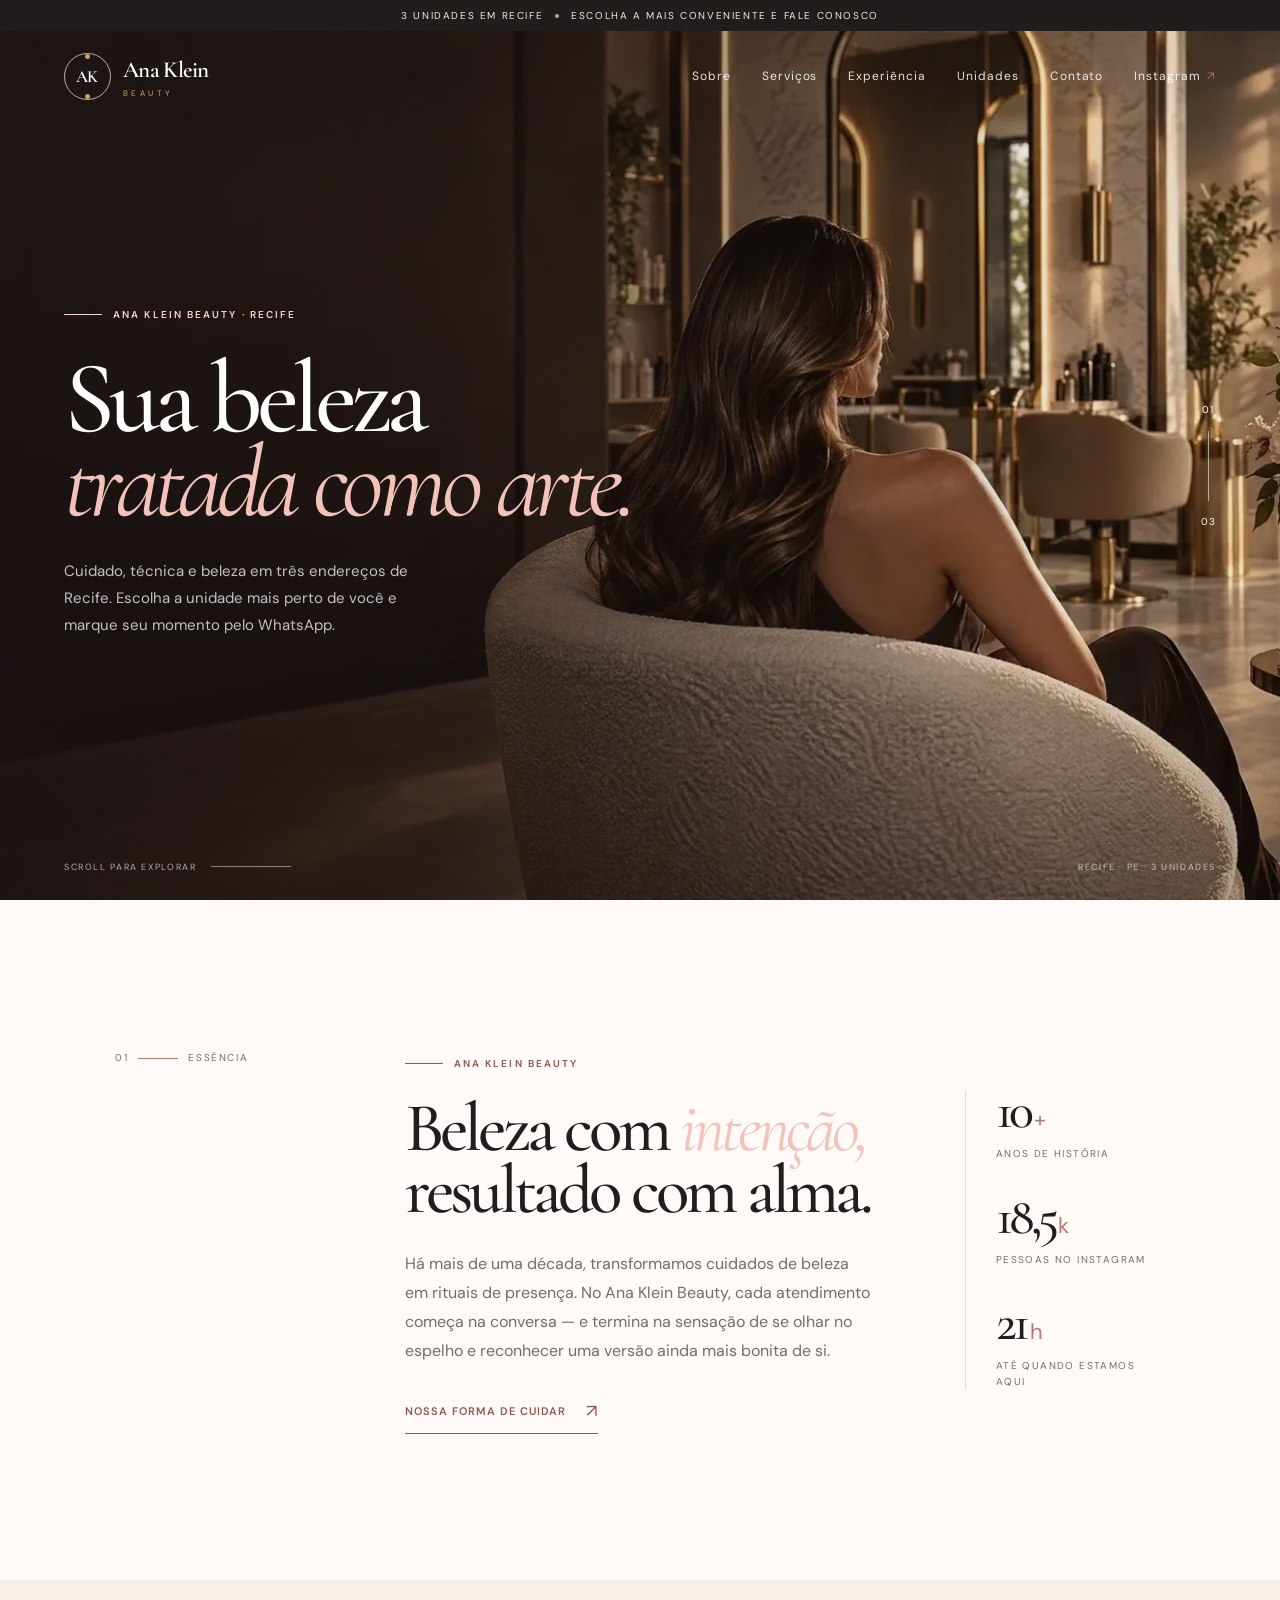
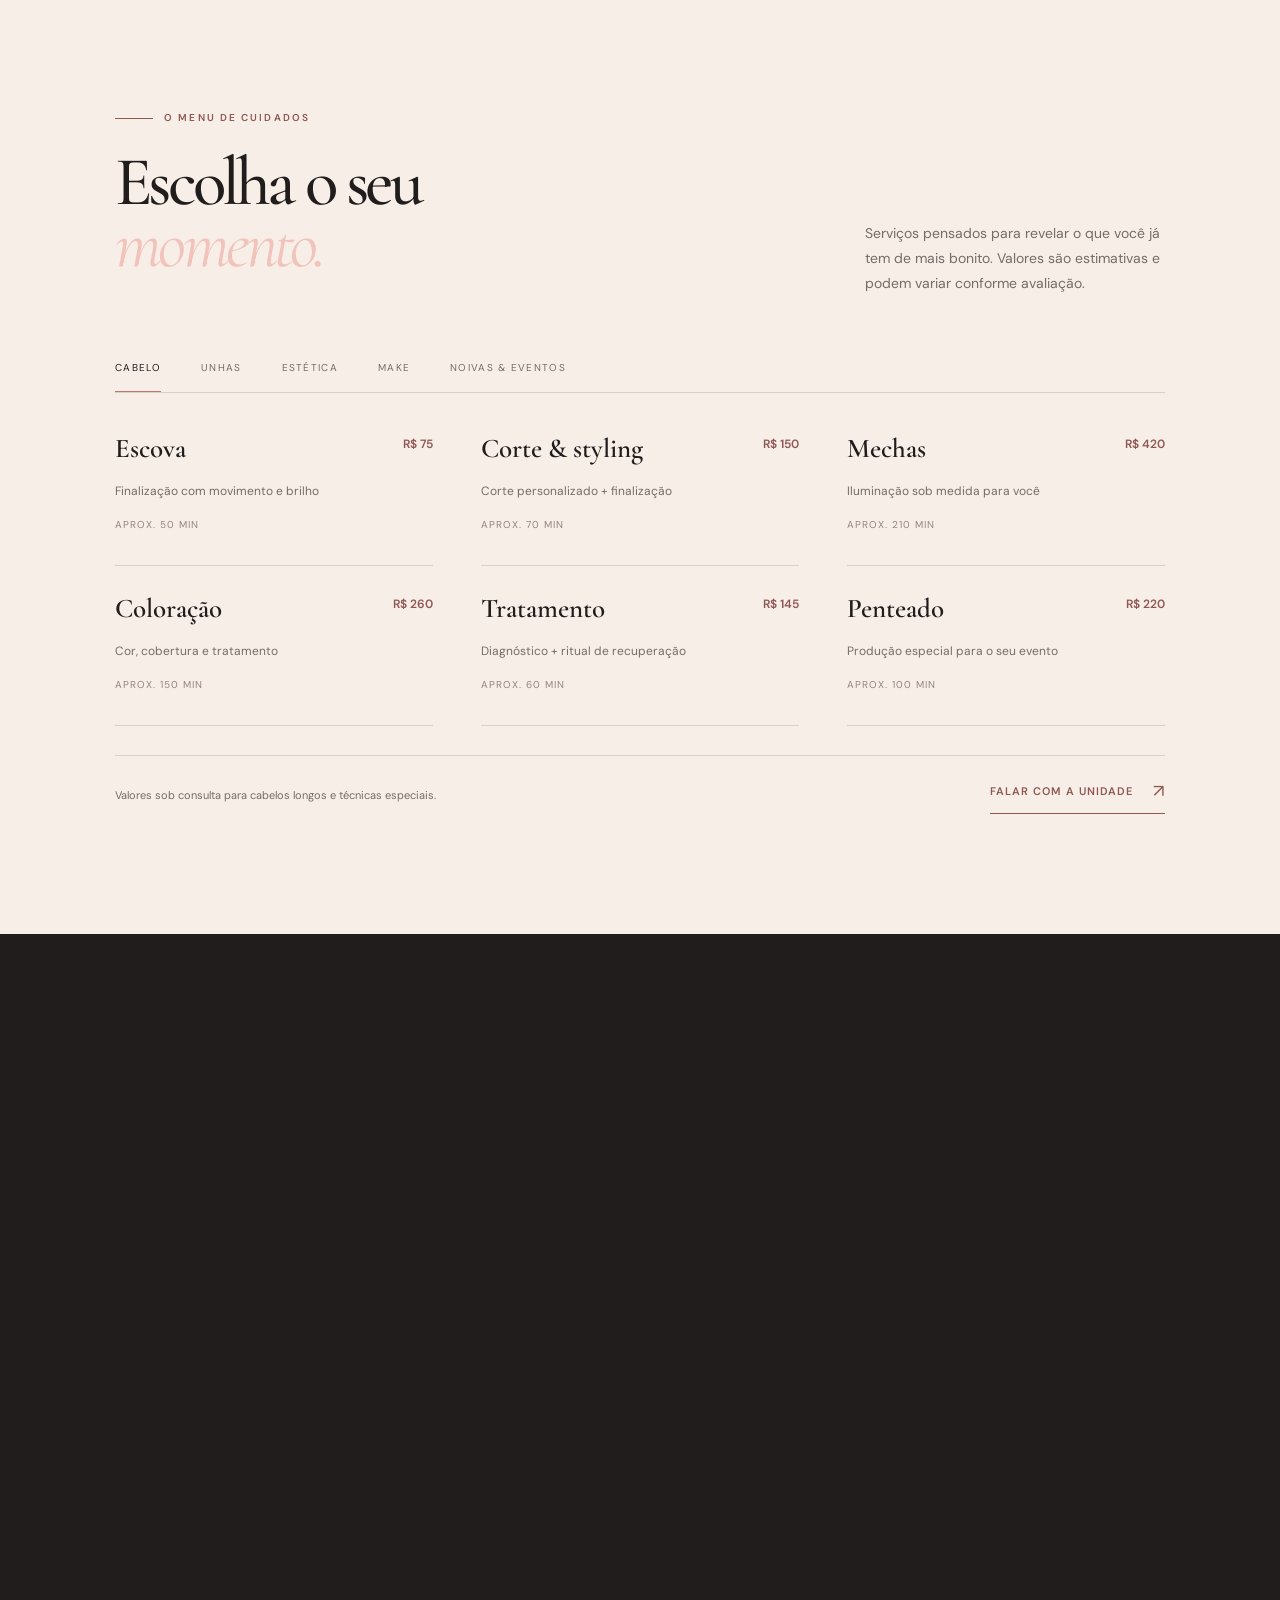
==== commit f0ce225c: "Add files via upload" ====
--- a/anabeauty-site/anabeauty-site/index.html
+++ b/anabeauty-site/anabeauty-site/index.html
@@ -27,9 +27,9 @@
         <a href="#sobre">Sobre</a>
         <a href="#servicos">Serviços</a>
         <a href="#experiencia">Experiência</a>
+        <a href="#unidades">Unidades</a>
         <a href="#contato">Contato</a>
         <a class="nav-instagram" href="https://www.instagram.com/anaklein.beauty/?hl=pt" target="_blank" rel="noopener noreferrer">Instagram <span aria-hidden="true">↗</span></a>
-        <a class="button button--small button--dark" href="#unidades">Escolher unidade <span>↗</span></a>
       </nav>
     </header>
 
@@ -41,7 +41,6 @@
           <p class="eyebrow eyebrow--light"><span class="eyebrow__line"></span> Ana Klein Beauty · Recife</p>
           <h1>Sua beleza<br /><em>tratada como arte.</em></h1>
           <p class="hero__copy">Cuidado, técnica e beleza em três endereços de Recife. Escolha a unidade mais perto de você e marque seu momento pelo WhatsApp.</p>
-          <div class="hero__actions"><a class="button button--light" href="#unidades">Escolher minha unidade <span>↗</span></a><a class="text-link text-link--light" href="#servicos">Conheça os serviços <span>↓</span></a></div>
         </div>
         <div class="hero__aside"><span>01</span><i></i><span>03</span></div>
         <div class="hero__bottom"><span>Scroll para explorar</span><span class="hero__scroll-line"></span><span>Recife · PE · 3 unidades</span></div>
@@ -72,12 +71,7 @@
         <div class="gallery"><button class="gallery-card gallery-card--large" data-gallery="0" aria-label="Ver fotos do ambiente"><img src="images/espaco.webp" alt="Interior elegante do Ana Klein Beauty" loading="lazy" decoding="async" /><span class="gallery-card__label">O espaço · 4 fotos <b>↗</b></span></button><button class="gallery-card gallery-card--portrait" data-gallery="1" aria-label="Ver foto do resultado de cabelo"><img src="images/cabelos.webp" alt="Resultado de balayage e ondas polidas" loading="lazy" decoding="async" /><span class="gallery-card__label">Cabelos <b>↗</b></span></button><button class="gallery-card gallery-card--portrait gallery-card--offset" data-gallery="2" aria-label="Ver foto do resultado de unhas"><img src="images/unhas.webp" alt="Manicure nude com detalhe rose gold" loading="lazy" decoding="async" /><span class="gallery-card__label">Unhas <b>↗</b></span></button><div class="gallery-note"><span>02</span><p>Detalhes que fazem<br /><em>toda a diferença.</em></p></div></div>
       </section>
 
-      <section class="social-proof section-pad section-nude">
-        <div class="proof-top"><p class="eyebrow"><span class="eyebrow__line"></span> Quem viveu, conta</p><div class="proof-rating"><strong>4,3</strong><span>★★★★★</span><small>737 avaliações no Google</small></div></div>
-        <div class="testimonials"><article class="testimonial testimonial--featured"><span class="quote-mark">“</span><blockquote>Fui atendida pela Flávia e foi uma experiência maravilhosa. Desde a recepção até o resultado, tudo impecável. Saí me sentindo linda e muito bem cuidada.</blockquote><footer><span class="avatar">MC</span><span><strong>Mariana C.</strong><small>Cliente verificada · Google</small></span><span class="testimonial__stars">★★★★★</span></footer></article><article class="testimonial"><div class="testimonial__meta"><span>01</span><span>★★★★★</span></div><blockquote>“A equipe é extremamente atenciosa e o espaço é lindo. Meu cabelo ficou exatamente como eu imaginei.”</blockquote><footer><span class="avatar avatar--gold">LR</span><span><strong>Larissa R.</strong><small>Cliente verificada · Google</small></span></footer></article><article class="testimonial"><div class="testimonial__meta"><span>02</span><span>★★★★★</span></div><blockquote>“Lugar perfeito para um dia de autocuidado. Pontualidade, técnica e um resultado delicado.”</blockquote><footer><span class="avatar avatar--dark">AS</span><span><strong>Ana S.</strong><small>Cliente verificada · Google</small></span></footer></article></div>
-      </section>
-
-      <section class="locations section-pad section-nude" id="unidades"><div class="section-heading"><div><p class="eyebrow"><span class="eyebrow__line"></span> Onde você quer viver esse momento?</p><h2>Escolha sua<br /><em>unidade.</em></h2></div><p>O perfil da Ana Klein Beauty atende três shoppings em Recife. Toque na unidade desejada e fale direto com a equipe responsável.</p></div><p class="unit-note" id="unit-note" hidden></p><div class="locations-grid"><article class="location-card"><span class="location-card__index">01</span><div><p class="eyebrow">Zona Sul</p><h3>Shopping RioMar</h3><p>Av. República do Líbano, 251<br />Pina · Recife — PE</p><a class="button button--dark" href="https://wa.me/5581991220930?text=Ol%C3%A1%2C%20Ana%20Klein%20Beauty!%20Quero%20agendar%20na%20unidade%20Shopping%20RioMar." target="_blank" rel="noreferrer">Falar no WhatsApp <span>↗</span></a><small>(81) 99122-0930 · (81) 3039-5361</small></div></article><article class="location-card"><span class="location-card__index">02</span><div><p class="eyebrow">Zona Sul</p><h3>Shopping Recife</h3><p>Boa Viagem · Recife — PE<br />Atendimento premium</p><a class="button button--dark" href="https://wa.me/558195071572?text=Ol%C3%A1%2C%20Ana%20Klein%20Beauty!%20Quero%20agendar%20na%20unidade%20Shopping%20Recife." target="_blank" rel="noreferrer">Falar no WhatsApp <span>↗</span></a><small>(81) 99507-1572</small></div></article><article class="location-card"><span class="location-card__index">03</span><div><p class="eyebrow">Zona Norte</p><h3>Shopping Plaza</h3><p>Casa Forte · Recife — PE<br />Atendimento premium</p><a class="button button--dark" href="https://wa.me/558196941964?text=Ol%C3%A1%2C%20Ana%20Klein%20Beauty!%20Quero%20agendar%20na%20unidade%20Shopping%20Plaza." target="_blank" rel="noreferrer">Falar no WhatsApp <span>↗</span></a><small>(81) 99694-1964</small></div></article></div></section>
+      <section class="locations section-pad section-nude" id="unidades"><div class="section-heading"><div><p class="eyebrow"><span class="eyebrow__line"></span> Onde você quer viver esse momento?</p><h2>Escolha sua<br /><em>unidade.</em></h2></div><p>O perfil da Ana Klein Beauty atende três shoppings em Recife. Toque na unidade desejada e fale direto com a equipe responsável.</p></div><div class="locations-grid"><article class="location-card"><span class="location-card__index">01</span><div><p class="eyebrow">Zona Sul</p><h3>Shopping RioMar</h3><p>Av. República do Líbano, 251<br />Pina · Recife — PE</p><a class="button button--dark" href="https://wa.me/5581991220930?text=Ol%C3%A1%2C%20Ana%20Klein%20Beauty!%20Quero%20agendar%20na%20unidade%20Shopping%20RioMar." target="_blank" rel="noreferrer">Falar no WhatsApp <span>↗</span></a><small>(81) 99122-0930 · (81) 3039-5361</small></div></article><article class="location-card"><span class="location-card__index">02</span><div><p class="eyebrow">Zona Sul</p><h3>Shopping Recife</h3><p>Boa Viagem · Recife — PE<br />Atendimento premium</p><a class="button button--dark" href="https://wa.me/558195071572?text=Ol%C3%A1%2C%20Ana%20Klein%20Beauty!%20Quero%20agendar%20na%20unidade%20Shopping%20Recife." target="_blank" rel="noreferrer">Falar no WhatsApp <span>↗</span></a><small>(81) 99507-1572</small></div></article><article class="location-card"><span class="location-card__index">03</span><div><p class="eyebrow">Zona Norte</p><h3>Shopping Plaza</h3><p>Casa Forte · Recife — PE<br />Atendimento premium</p><a class="button button--dark" href="https://wa.me/558196941964?text=Ol%C3%A1%2C%20Ana%20Klein%20Beauty!%20Quero%20agendar%20na%20unidade%20Shopping%20Plaza." target="_blank" rel="noreferrer">Falar no WhatsApp <span>↗</span></a><small>(81) 99694-1964</small></div></article></div></section>
 
       <section class="faq section-pad section-nude" id="cuidados">
         <div class="faq__intro"><p class="eyebrow"><span class="eyebrow__line"></span> Depois do salão</p><h2>Cuidados que<br /><em>prolongam o ritual.</em></h2><p>Pequenos gestos em casa para manter o resultado bonito por mais tempo.</p></div><div class="faq-list"><details open><summary><span>01</span> Como cuidar do cabelo após coloração?</summary><div class="faq-answer">Prefira água morna para fria, use produtos indicados para cabelos coloridos e aplique uma máscara de tratamento uma vez por semana. Evite fontes de calor sem protetor térmico.</div></details><details><summary><span>02</span> Quanto tempo dura a manicure?</summary><div class="faq-answer">Com hidratação diária das cutículas e evitando contato prolongado com produtos de limpeza, o resultado costuma permanecer bonito por 7 a 10 dias.</div></details><details><summary><span>03</span> O que levar no dia da make?</summary><div class="faq-answer">Venha com a pele limpa e hidratada. Se tiver referências de maquiagem, traga no celular — elas ajudam nossa equipe a traduzir seu desejo.</div></details><details><summary><span>04</span> Posso chegar antes do meu horário?</summary><div class="faq-answer">Claro. O shopping da sua unidade oferece cafés e espaços para você chegar com calma. Recomendamos 10 minutos de antecedência.</div></details></div>
--- a/anabeauty-site/anabeauty-site/style.css
+++ b/anabeauty-site/anabeauty-site/style.css
@@ -25,7 +25,6 @@
 .button { border:0;display:inline-flex;align-items:center;justify-content:center;gap:22px;padding:17px 25px;font-size:11px;font-weight:600;letter-spacing:.08em;text-transform:uppercase;transition:transform .25s,background .25s,color .25s,box-shadow .25s }
 .button span { font-size:16px;line-height:0 }
 .button:hover { transform:translateY(-3px);box-shadow:0 12px 30px rgba(33,29,29,.18) }
-.button--small { padding:12px 18px;gap:12px }
 .button--dark { background:var(--ink);color:var(--white) }
 .button--dark:hover { background:var(--rose-dark) }
 .button--light { background:var(--white);color:var(--ink) }
@@ -43,7 +42,6 @@
 .hero h1 { font:500 clamp(60px,8vw,122px)/.82 var(--serif);letter-spacing:-.055em;margin:34px 0 34px }
 .hero h1 em,h1 em,h2 em { font-style:italic;color:#f2c3bb;font-weight:400 }
 .hero__copy { color:rgba(255,255,255,.74);max-width:390px;font-size:15px;line-height:1.8 }
-.hero__actions { display:flex;align-items:center;gap:27px;margin-top:38px }
 .text-link { display:inline-flex;align-items:center;gap:20px;border-bottom:1px solid currentColor;padding-bottom:7px;color:var(--rose-dark);font-size:11px;letter-spacing:.09em;text-transform:uppercase;font-weight:600;transition:gap .2s }
 .text-link:hover { gap:27px }
 .text-link span { font-size:18px;font-weight:400 }
@@ -115,27 +113,6 @@
 .gallery-card__label { position:absolute;z-index:1;bottom:20px;left:21px;color:white;font-size:11px;letter-spacing:.1em;text-transform:uppercase }
 .gallery-card__label b { font-size:16px;margin-left:15px;font-weight:400 }
 .section-nude { background:var(--nude) }
-.proof-top { display:flex;justify-content:space-between;align-items:start;margin-bottom:56px }
-.proof-rating { display:grid;grid-template-columns:auto auto;gap:2px 16px;align-items:center }
-.proof-rating strong { font:500 60px/.7 var(--serif);letter-spacing:-.07em }
-.proof-rating span { color:var(--gold);letter-spacing:2px }
-.proof-rating small { grid-column:2;color:var(--muted);font-size:10px }
-.testimonials { display:grid;grid-template-columns:1.4fr 1fr 1fr;gap:18px }
-.testimonial { background:var(--cream);padding:31px;min-height:310px;display:flex;flex-direction:column;justify-content:space-between }
-.testimonial--featured { background:var(--ink);color:var(--white) }
-.quote-mark { font:100px/.4 var(--serif);color:var(--rose);height:33px }
-.testimonial blockquote { font:500 23px/1.15 var(--serif);letter-spacing:-.025em;margin:20px 0 27px }
-.testimonial:not(.testimonial--featured) blockquote { font-size:20px }
-.testimonial__meta { display:flex;justify-content:space-between;color:var(--rose-dark);font-size:10px;letter-spacing:.15em }
-.testimonial footer { display:flex;align-items:center;gap:11px }
-.avatar { display:grid;place-items:center;background:var(--rose);width:34px;height:34px;border-radius:50%;font-size:10px;color:white }
-.avatar--gold { background:var(--gold);color:var(--ink) }
-.avatar--dark { background:var(--ink);color:white }
-.testimonial footer>span:nth-child(2) { display:flex;flex-direction:column }
-.testimonial footer strong { font-size:11px }
-.testimonial footer small { font-size:9px;color:var(--muted) }
-.testimonial--featured footer small { color:#a89993 }
-.testimonial__stars { margin-left:auto;color:var(--gold);font-size:10px;letter-spacing:2px }
 .faq { display:grid;grid-template-columns:.85fr 1.15fr;gap:9vw }
 .faq__intro>p:last-child { color:var(--muted);max-width:300px }
 .faq-list details { border-top:1px solid var(--line);padding:21px 0 }
@@ -194,7 +171,6 @@
   .hero__content { padding:130px 6vw 90px }
   .hero h1 { font-size:18vw;margin:29px 0 }
   .hero__copy { font-size:14px;max-width:310px }
-  .hero__actions { align-items:flex-start;flex-direction:column;gap:22px }
   .hero__aside { display:none }
   .hero__bottom { left:6vw;right:6vw }
   .hero__bottom span:first-child,.hero__scroll-line { display:none }
@@ -229,11 +205,6 @@
   .gallery-card--offset { grid-row:3;grid-column:1 }
   .gallery-note { grid-column:2;grid-row:3;padding:7px 0;font-size:18px }
   .gallery-card__label { left:12px;bottom:13px;font-size:9px }
-  .proof-top { display:block }
-  .proof-rating { margin-top:38px }
-  .testimonials { display:block }
-  .testimonial { min-height:270px;margin-bottom:11px;padding:24px }
-  .testimonial--featured blockquote { font-size:25px }
   .faq { display:block }
   .faq__intro { margin-bottom:45px }
   .faq-list summary { font-size:20px;grid-template-columns:32px 1fr 25px }
@@ -275,10 +246,9 @@
 .map-facade span { font-size:11px; letter-spacing:.12em; text-transform:uppercase; color:var(--rose-dark) }
 
 /* Renderização preguiçosa das seções abaixo da dobra */
-.statement, .services, .combo, .experience, .social-proof, .locations, .faq, .contact, .site-footer { content-visibility:auto; contain-intrinsic-size:auto 700px }
+.statement, .services, .combo, .experience, .locations, .faq, .contact, .site-footer { content-visibility:auto; contain-intrinsic-size:auto 700px }
 .hero + .statement { contain-intrinsic-size:auto 680px }
 
-.unit-note { margin:0 0 22px; padding:14px 18px; border:1px solid var(--rose); border-radius:14px; background:var(--cream); color:var(--rose-dark); font-size:14px; line-height:1.5 }
 
 /* Galeria com várias fotos (setas) */
 .modal-nav { position:absolute; top:50%; transform:translateY(-50%); width:46px; height:46px; border:1px solid rgba(255,255,255,.35); border-radius:50%; background:rgba(21,16,15,.55); color:#fff; font:300 30px/1 var(--serif); display:grid; place-items:center; cursor:pointer }
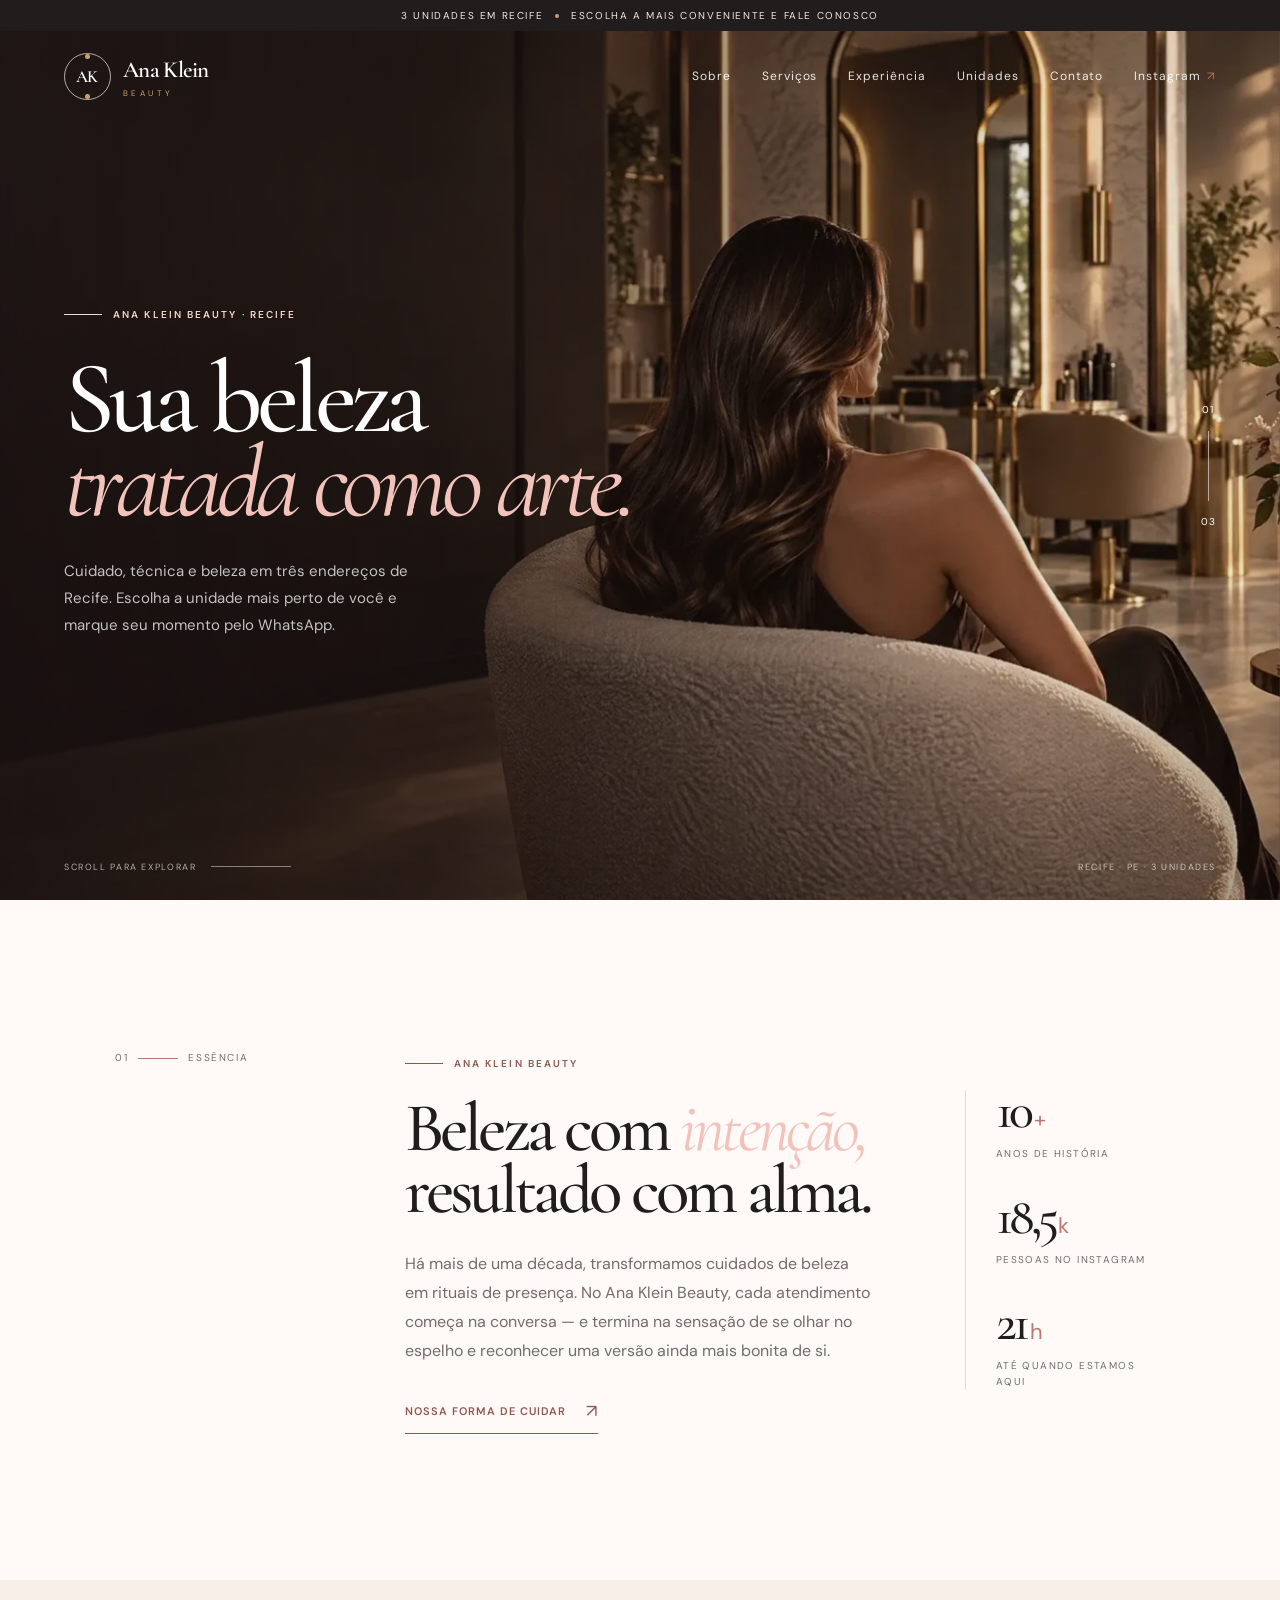
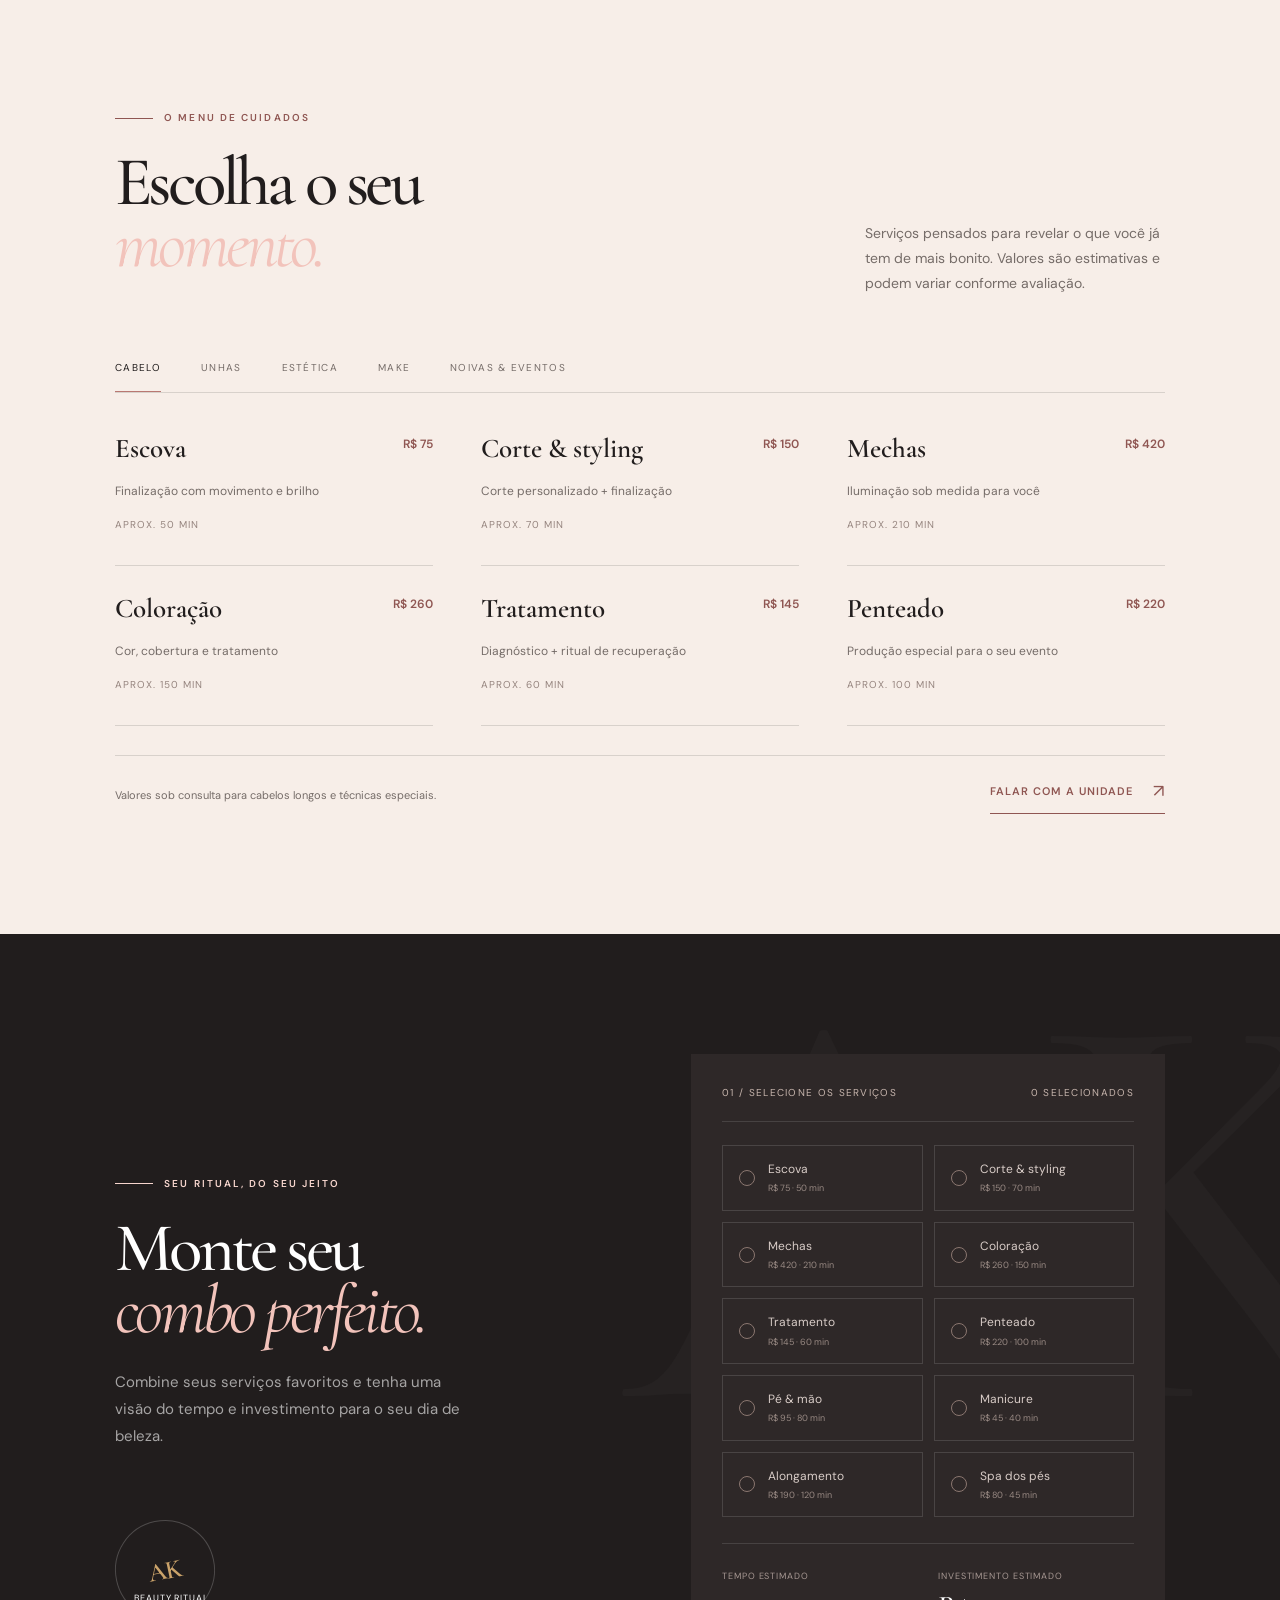
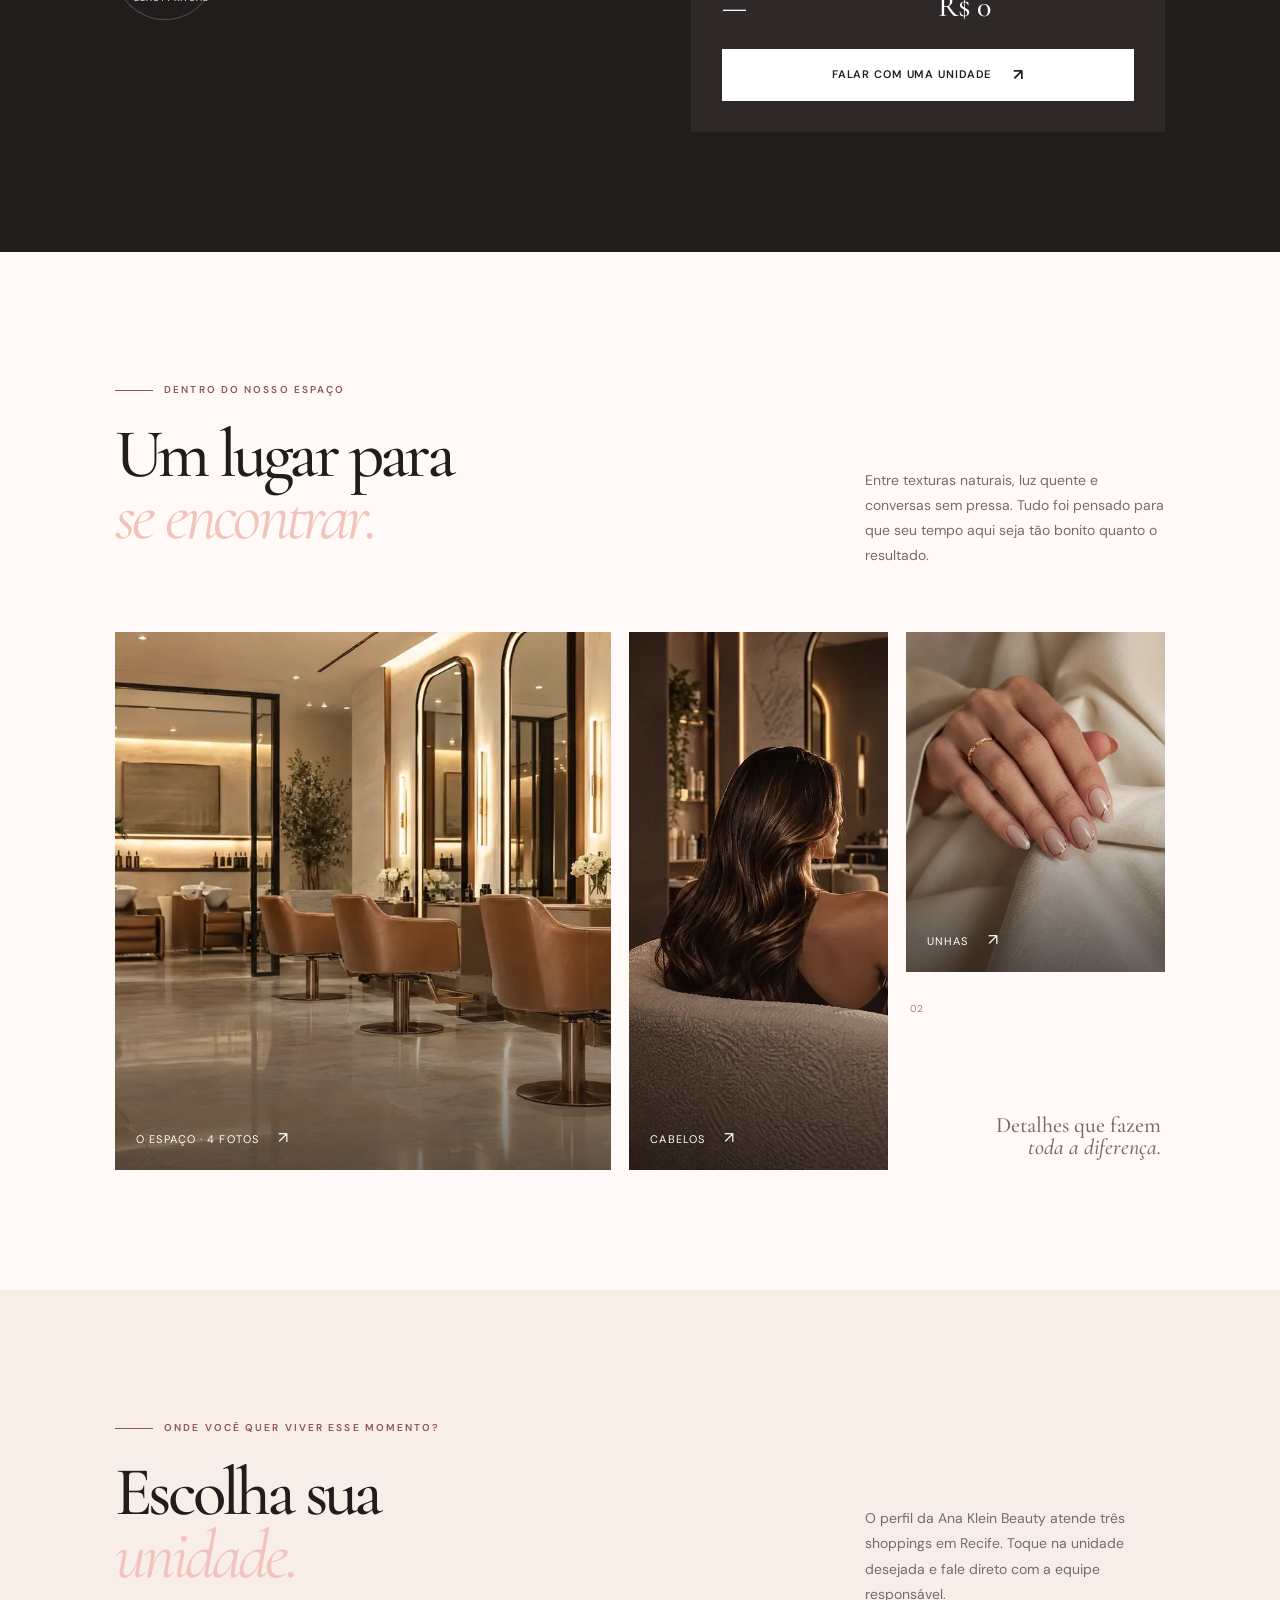
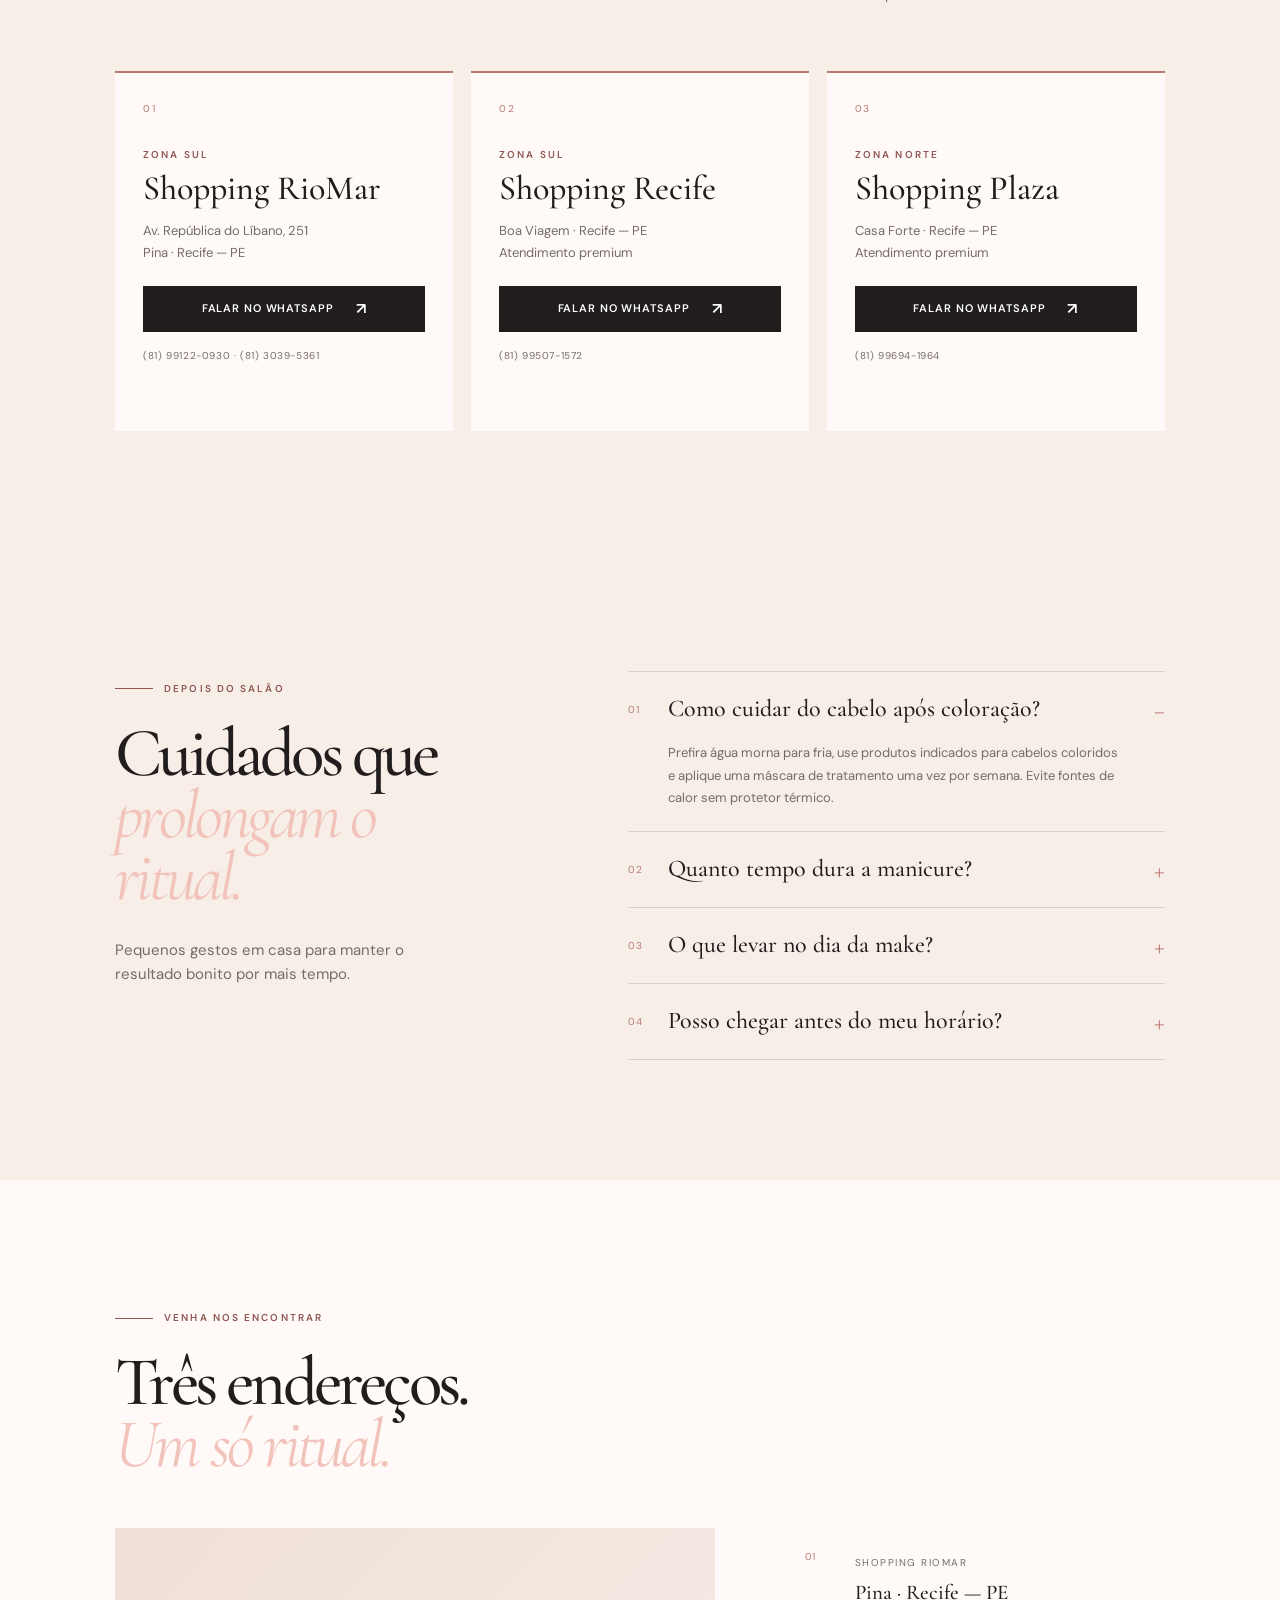
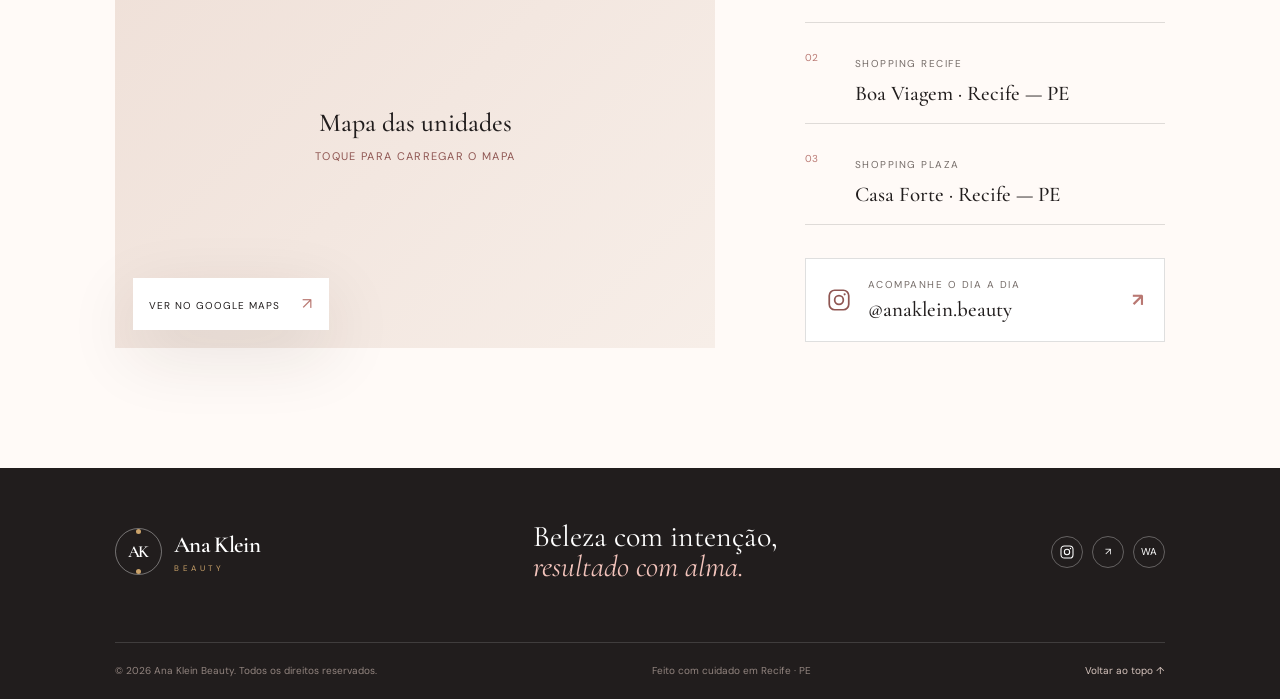
==== commit 3b5962c1: "Update index.html" ====
--- a/anabeauty-site/anabeauty-site/index.html
+++ b/anabeauty-site/anabeauty-site/index.html
@@ -6,15 +6,331 @@
     <meta name="description" content="Ana Klein Beauty — salão de beleza em Recife com unidades no Shopping RioMar, Shopping Recife e Shopping Plaza. Escolha sua unidade e fale pelo WhatsApp." />
     <meta name="theme-color" content="#211d1d" />
     <title>Ana Klein Beauty | Sua beleza tratada como arte</title>
+    <script>
+      try { if (/[?&]intro\b/.test(location.search) || !sessionStorage.getItem('ak-intro')) document.documentElement.classList.add('has-intro'); } catch (e) { document.documentElement.classList.add('has-intro'); }
+    </script>
     <link rel="preconnect" href="https://fonts.googleapis.com" />
     <link rel="preconnect" href="https://fonts.gstatic.com" crossorigin />
     <link rel="stylesheet" href="https://fonts.googleapis.com/css2?family=Cormorant+Garamond:ital,wght@0,400;0,500;0,600;1,400&amp;family=DM+Sans:wght@400;500;600&amp;display=swap" media="print" onload="this.media='all'" />
     <noscript><link rel="stylesheet" href="https://fonts.googleapis.com/css2?family=Cormorant+Garamond:ital,wght@0,400;0,500;0,600;1,400&amp;family=DM+Sans:wght@400;500;600&amp;display=swap" /></noscript>
     <link rel="preload" as="image" href="images/hero.webp" fetchpriority="high" />
-    <link rel="stylesheet" href="style.css" />
-    <script src="script.js" defer></script>
+    <style>
+:root { --rose:#b97872;--rose-dark:#8f5652;--nude:#f7eee8;--cream:#fffaf7;--gold:#cba36a;--ink:#211d1d;--muted:#756c68;--line:rgba(33,29,29,.14);--white:#fff;--shadow:0 22px 70px rgba(50,29,24,.12);--serif:'Cormorant Garamond',Georgia,serif;--sans:'DM Sans',Arial,sans-serif }
+* { box-sizing:border-box }
+html { scroll-behavior:smooth }
+body { margin:0;background:var(--cream);color:var(--ink);font-family:var(--sans);font-size:15px;line-height:1.6;overflow-x:hidden }
+a { color:inherit;text-decoration:none }
+button,input,select { font:inherit }
+button { cursor:pointer }
+img { max-width:100%;display:block }
+.announcement { height:31px;background:var(--ink);color:#f5e9e2;padding:0 5vw;display:flex;align-items:center;justify-content:center;gap:12px;font-size:10px;letter-spacing:.16em;text-transform:uppercase }
+.announcement__dot { width:4px;height:4px;border-radius:50%;background:var(--gold) }
+.site-header { position:absolute;z-index:5;top:31px;width:100%;height:91px;padding:0 5vw;display:flex;align-items:center;justify-content:space-between;color:var(--white);transition:background .3s,position .3s }
+.site-header.is-scrolled { position:fixed;top:0;background:rgba(33,29,29,.97);height:76px }
+.brand { display:inline-flex;align-items:center;gap:12px }
+.brand__mark { width:47px;height:47px;border:1px solid rgba(255,255,255,.65);border-radius:50%;display:grid;place-items:center;position:relative }
+.brand__mark:before,.brand__mark:after { content:'';position:absolute;width:5px;height:5px;background:var(--gold);border-radius:50% }
+.brand__mark:before { top:0;left:20px }
+.brand__mark:after { bottom:0;right:20px }
+.brand__mark span { font:600 17px var(--serif);letter-spacing:-.08em;margin-left:-2px }
+.brand__text { display:flex;flex-direction:column;line-height:1 }
+.brand__text strong { font:600 23px var(--serif);letter-spacing:-.03em }
+.brand__text small { font-size:8px;letter-spacing:.43em;margin-top:5px;color:var(--gold) }
+.main-nav { display:flex;align-items:center;gap:31px;font-size:12px;letter-spacing:.08em }
+.main-nav>a:not(.button) { opacity:.88;transition:opacity .2s }
+.main-nav>a:not(.button):hover { opacity:1;color:#f4c2bd }
+.button { border:0;display:inline-flex;align-items:center;justify-content:center;gap:22px;padding:17px 25px;font-size:11px;font-weight:600;letter-spacing:.08em;text-transform:uppercase;transition:transform .25s,background .25s,color .25s,box-shadow .25s }
+.button span { font-size:16px;line-height:0 }
+.button:hover { transform:translateY(-3px);box-shadow:0 12px 30px rgba(33,29,29,.18) }
+.button--dark { background:var(--ink);color:var(--white) }
+.button--dark:hover { background:var(--rose-dark) }
+.button--light { background:var(--white);color:var(--ink) }
+.button--light:hover { background:#f6dcd6 }
+.button--full { width:100% }
+.menu-toggle { display:none;background:transparent;border:0;color:white;width:40px;height:40px }
+.menu-toggle span { display:block;width:22px;height:1px;background:currentColor;margin:6px 0 }
+.hero { min-height:calc(100vh - 31px);position:relative;background:#74574e;color:var(--white);display:flex;align-items:center;overflow:hidden }
+.hero__image { position:absolute; inset:0; width:100%; height:100%; object-fit:cover }
+.hero__veil { position:absolute;inset:0;background:linear-gradient(90deg,rgba(27,19,18,.86) 0%,rgba(27,19,18,.54) 43%,rgba(27,19,18,.08) 82%),linear-gradient(0deg,rgba(27,19,18,.3),transparent 30%) }
+.hero__content { position:relative;z-index:1;padding:130px 5vw 110px;max-width:760px }
+.eyebrow { display:flex;align-items:center;gap:11px;text-transform:uppercase;letter-spacing:.21em;font-size:10px;color:var(--rose-dark);font-weight:600 }
+.eyebrow--light { color:#f7d6ce }
+.eyebrow__line { display:inline-block;width:38px;height:1px;background:currentColor }
+.hero h1 { font:500 clamp(60px,8vw,122px)/.82 var(--serif);letter-spacing:-.055em;margin:34px 0 34px }
+.hero h1 em,h1 em,h2 em { font-style:italic;color:#f2c3bb;font-weight:400 }
+.hero__copy { color:rgba(255,255,255,.74);max-width:390px;font-size:15px;line-height:1.8 }
+.text-link { display:inline-flex;align-items:center;gap:20px;border-bottom:1px solid currentColor;padding-bottom:7px;color:var(--rose-dark);font-size:11px;letter-spacing:.09em;text-transform:uppercase;font-weight:600;transition:gap .2s }
+.text-link:hover { gap:27px }
+.text-link span { font-size:18px;font-weight:400 }
+.text-link--light { color:var(--white) }
+.hero__aside { position:absolute;right:5vw;top:50%;z-index:1;transform:translateY(-50%);display:flex;flex-direction:column;gap:13px;align-items:center;font-size:10px;letter-spacing:.12em }
+.hero__aside i { height:70px;width:1px;background:rgba(255,255,255,.55) }
+.hero__bottom { position:absolute;bottom:26px;left:5vw;right:5vw;display:flex;align-items:center;gap:15px;font-size:9px;text-transform:uppercase;letter-spacing:.18em;color:rgba(255,255,255,.65) }
+.hero__bottom span:last-child { margin-left:auto }
+.hero__scroll-line { width:80px;height:1px;background:rgba(255,255,255,.45) }
+.section-pad { padding:120px 9vw }
+.statement { display:grid;grid-template-columns:.85fr 2fr .85fr;gap:7vw;min-height:680px;align-items:center }
+.statement__index { align-self:start;margin-top:30px;text-transform:uppercase;letter-spacing:.16em;color:var(--muted);font-size:10px;display:flex;align-items:center;gap:10px }
+.statement__index span { width:40px;height:1px;background:var(--rose) }
+h2 { font:500 clamp(46px,5.4vw,80px)/.9 var(--serif);letter-spacing:-.055em;margin:25px 0 29px }
+.statement__copy>p:not(.eyebrow) { max-width:540px;color:var(--muted);font-size:16px;line-height:1.8;margin:0 0 32px }
+.statement__numbers { display:flex;flex-direction:column;gap:34px;border-left:1px solid var(--line);padding-left:30px }
+.statement__numbers div { display:flex;flex-direction:column }
+.statement__numbers strong { font:500 52px/.8 var(--serif);letter-spacing:-.07em }
+.statement__numbers strong span { font:400 22px var(--sans);color:var(--rose);letter-spacing:0;margin-left:3px }
+.statement__numbers small { color:var(--muted);font-size:10px;text-transform:uppercase;letter-spacing:.14em;margin-top:12px }
+.services { background:var(--nude) }
+.section-heading { display:flex;justify-content:space-between;align-items:end;gap:50px;margin-bottom:56px }
+.section-heading>p { max-width:300px;color:var(--muted);font-size:14px;line-height:1.8;margin-bottom:8px }
+.service-tabs { display:flex;gap:7px;border-bottom:1px solid var(--line);margin-bottom:42px;overflow:auto }
+.service-tab { flex:0 0 auto;border:0;background:transparent;padding:0 23px 16px 0;margin-right:10px;color:var(--muted);text-transform:uppercase;letter-spacing:.13em;font-size:10px;position:relative;transition:color .2s }
+.service-tab:after { content:'';height:2px;position:absolute;bottom:-1px;left:0;right:23px;background:var(--rose);transform:scaleX(0);transform-origin:left;transition:transform .3s }
+.service-tab.is-active,.service-tab:hover { color:var(--ink) }
+.service-tab.is-active:after { transform:scaleX(1) }
+.services-grid { display:grid;grid-template-columns:repeat(3,1fr);gap:0 48px;min-height:320px }
+.service-card { border-bottom:1px solid var(--line);padding:0 0 24px;margin-bottom:29px;display:grid;grid-template-columns:1fr auto;gap:8px;position:relative }
+.service-card h3 { font:600 27px/1 var(--serif);margin:0 }
+.service-card p { grid-column:1/-1;margin:3px 0 0;color:var(--muted);font-size:12px;line-height:1.55;max-width:240px }
+.service-card strong { font-size:12px;color:var(--rose-dark);font-weight:600;white-space:nowrap }
+.service-card__time { grid-column:1/-1;color:#95847e;font-size:10px;text-transform:uppercase;letter-spacing:.1em }
+.services-footer { display:flex;justify-content:space-between;align-items:center;border-top:1px solid var(--line);padding-top:21px;font-size:11px;color:var(--muted) }
+.combo { display:grid;grid-template-columns:1fr 1fr;gap:8vw;align-items:center;background:var(--ink);color:var(--white);position:relative;overflow:hidden }
+.combo:before { content:'AK';position:absolute;font:500 45vw/.65 var(--serif);color:rgba(255,255,255,.025);right:-10vw;top:10%;pointer-events:none }
+.combo__intro { position:relative }
+.combo__intro h2 { margin-bottom:28px }
+.combo__intro>p:last-of-type { max-width:360px;color:rgba(255,255,255,.6);line-height:1.8 }
+.combo__stamp { margin-top:70px;border:1px solid rgba(255,255,255,.2);width:100px;height:100px;border-radius:50%;display:grid;place-items:center;font:600 26px var(--serif);color:var(--gold);transform:rotate(-12deg) }
+.combo__stamp small { position:absolute;font:9px var(--sans);letter-spacing:.1em;text-transform:uppercase;transform:rotate(12deg);margin-top:57px;color:var(--white) }
+.combo__calculator { background:#2e2828;padding:31px;position:relative;z-index:1 }
+.calculator-head { display:flex;justify-content:space-between;color:#c7b5ad;text-transform:uppercase;font-size:10px;letter-spacing:.13em;padding-bottom:20px;border-bottom:1px solid rgba(255,255,255,.12) }
+.combo-options { display:grid;grid-template-columns:1fr 1fr;gap:11px;margin:23px 0 26px }
+.combo-option { display:flex;align-items:center;gap:10px;border:1px solid rgba(255,255,255,.13);padding:14px 12px;color:#d8ccc7;font-size:12px;transition:border .2s,background .2s }
+.combo-option:hover,.combo-option.is-selected { border-color:var(--gold);background:rgba(203,163,106,.09) }
+.combo-option input { appearance:none;width:16px;height:16px;border:1px solid #8b7770;border-radius:50%;position:relative;flex:none }
+.combo-option input:checked { border-color:var(--gold);background:var(--gold) }
+.combo-option input:checked:after { content:'✓';position:absolute;color:var(--ink);font-size:10px;left:3px;top:-1px }
+.combo-option small { display:block;color:#988983;font-size:9px;margin-top:2px }
+.calculator-result { border-top:1px solid rgba(255,255,255,.12);padding-top:25px;display:grid;grid-template-columns:1fr 1fr;gap:20px }
+.calculator-result div { display:flex;flex-direction:column }
+.calculator-result small { font-size:9px;color:#a79893;text-transform:uppercase;letter-spacing:.1em }
+.calculator-result strong { font:500 30px var(--serif);margin-top:5px }
+.calculator-result .button { grid-column:1/-1;margin-top:4px }
+.experience { background:var(--cream) }
+.gallery { display:grid;grid-template-columns:1.4fr .73fr .73fr;grid-template-rows:340px 180px;gap:18px }
+.gallery-card { position:relative;padding:0;border:0;overflow:hidden;background:#ddd }
+.gallery-card img { width:100%;height:100%;object-fit:cover;transition:transform .6s }
+.gallery-card:hover img { transform:scale(1.05) }
+.gallery-card:after { content:'';position:absolute;inset:0;background:linear-gradient(0deg,rgba(26,20,18,.62),transparent 50%);pointer-events:none }
+.gallery-card--large { grid-row:1/3 }
+.gallery-card--portrait { grid-row:1/3 }
+.gallery-card--offset { grid-row:1/2 }
+.gallery-note { grid-column:3;display:flex;justify-content:space-between;align-items:end;padding:12px 4px;color:var(--muted);font:500 22px/1 var(--serif) }
+.gallery-note span { font:10px var(--sans);color:var(--rose);align-self:start }
+.gallery-note p { margin:0;text-align:right }
+.gallery-card__label { position:absolute;z-index:1;bottom:20px;left:21px;color:white;font-size:11px;letter-spacing:.1em;text-transform:uppercase }
+.gallery-card__label b { font-size:16px;margin-left:15px;font-weight:400 }
+.section-nude { background:var(--nude) }
+.faq { display:grid;grid-template-columns:.85fr 1.15fr;gap:9vw }
+.faq__intro>p:last-child { color:var(--muted);max-width:300px }
+.faq-list details { border-top:1px solid var(--line);padding:21px 0 }
+.faq-list details:last-child { border-bottom:1px solid var(--line) }
+summary { list-style:none;cursor:pointer;display:grid;grid-template-columns:40px 1fr auto;align-items:center;font:500 24px/1.1 var(--serif) }
+summary::-webkit-details-marker { display:none }
+summary:after { content:'+';font:300 27px var(--serif);color:var(--rose) }
+details[open] summary:after { content:'−' }
+.faq-list summary span { font:10px var(--sans);color:var(--rose);letter-spacing:.1em }
+.faq-answer { padding:16px 40px 0 40px;color:var(--muted);font-size:13px;line-height:1.75;max-width:600px }
+.contact__top { margin-bottom:52px }
+.contact__grid { display:grid;grid-template-columns:1.25fr .75fr;gap:7vw }
+.contact__map { height:420px;position:relative }
+.contact__map iframe { width:100%; height:100%; border:0 }
+.map-link { position:absolute;bottom:18px;left:18px;background:var(--white);padding:13px 16px;font-size:10px;text-transform:uppercase;letter-spacing:.1em;box-shadow:var(--shadow) }
+.map-link span { color:var(--rose);font-size:16px;margin-left:18px }
+.contact__info { display:flex;flex-direction:column;justify-content:space-around }
+.contact-item { display:grid;grid-template-columns:35px 1fr;gap:15px;border-bottom:1px solid var(--line);padding:16px 0 }
+.contact-item__num { font-size:10px;color:var(--rose) }
+.contact-item small { font-size:10px;text-transform:uppercase;letter-spacing:.15em;color:var(--muted) }
+.contact-item p { margin:7px 0 0;font:500 21px/1.2 var(--serif) }
+.contact-item a:hover { color:var(--rose-dark) }
+.site-footer { background:var(--ink);color:white;padding:54px 9vw 20px }
+.footer-main { display:flex;align-items:center;justify-content:space-between;padding-bottom:60px;border-bottom:1px solid rgba(255,255,255,.14) }
+.brand--footer .brand__mark { border-color:rgba(255,255,255,.38) }
+.footer-main>p { font:400 30px/1 var(--serif);margin:0 }
+.footer-main>p em { color:#f2c3bb }
+.footer-social { display:flex;gap:9px }
+.footer-social a { width:32px;height:32px;border:1px solid rgba(255,255,255,.3);border-radius:50%;display:grid;place-items:center;font-size:10px;text-transform:uppercase }
+.footer-social a:hover { background:var(--rose);border-color:var(--rose) }
+.footer-bottom { display:flex;justify-content:space-between;gap:20px;padding-top:20px;color:#92847f;font-size:10px }
+.footer-bottom a { color:#d7c5be }
+.gallery-modal { position:fixed;z-index:20;inset:0;background:rgba(21,16,15,.94);display:none;align-items:center;justify-content:center;padding:50px }
+.gallery-modal.is-open { display:flex }
+.gallery-modal img { max-height:86vh;max-width:min(85vw,620px);object-fit:contain }
+.gallery-modal p { position:absolute;bottom:23px;color:white;font-size:11px;text-transform:uppercase;letter-spacing:.15em }
+.modal-close { position:absolute;top:23px;right:30px;border:0;background:none;color:white;font:300 37px var(--serif) }
+@media(max-width:900px) {
+  .main-nav { gap:17px }
+  .section-pad { padding:90px 6vw }
+  .statement { grid-template-columns:1fr 1.7fr;gap:7vw }
+  .statement__numbers { grid-column:1/-1;flex-direction:row;border:0;border-top:1px solid var(--line);padding:25px 0 0;justify-content:space-between }
+  .services-grid { gap:0 24px }
+  .combo { gap:5vw }
+  .contact__grid { gap:4vw }
+}
+@media(max-width:680px) {
+  .announcement { font-size:8px;letter-spacing:.1em;gap:8px }
+  .site-header { top:31px;padding:0 6vw;height:76px }
+  .site-header.is-scrolled { height:66px }
+  .main-nav { position:absolute;top:76px;left:0;right:0;background:rgba(33,29,29,.98);padding:22px 6vw 26px;display:none;flex-direction:column;align-items:flex-start;gap:18px }
+  .main-nav.is-open { display:flex }
+  .main-nav .button { width:100%;margin-top:6px }
+  .menu-toggle { display:block }
+  .hero { min-height:calc(100svh - 31px); }
+  .hero__content { padding:130px 6vw 90px }
+  .hero h1 { font-size:18vw;margin:29px 0 }
+  .hero__copy { font-size:14px;max-width:310px }
+  .hero__aside { display:none }
+  .hero__bottom { left:6vw;right:6vw }
+  .hero__bottom span:first-child,.hero__scroll-line { display:none }
+  .section-pad { padding:78px 6vw }
+  .statement { display:block;min-height:auto }
+  .statement__index { margin:0 0 56px }
+  .statement h2 { margin-top:20px }
+  .statement__copy>p:not(.eyebrow) { font-size:14px }
+  .statement__numbers { margin-top:57px;gap:0 }
+  .statement__numbers strong { font-size:37px }
+  .statement__numbers small { font-size:8px;letter-spacing:.08em }
+  .section-heading { display:block;margin-bottom:36px }
+  .section-heading>p { margin-top:23px;font-size:13px }
+  .service-tabs { margin-left:-6vw;margin-right:-6vw;padding-left:6vw }
+  .service-tab { padding-right:18px;margin-right:5px;font-size:9px }
+  .services-grid { display:block;min-height:0 }
+  .service-card { margin-bottom:21px;padding-bottom:18px }
+  .service-card h3 { font-size:24px }
+  .services-footer { display:block;line-height:1.6 }
+  .services-footer .text-link { margin-top:18px }
+  .combo { display:block }
+  .combo__intro { margin-bottom:48px }
+  .combo__intro h2 { margin-bottom:19px }
+  .combo__stamp { margin-top:38px }
+  .combo__calculator { padding:22px 18px;margin:0 -1px }
+  .combo-options { gap:8px }
+  .combo-option { font-size:11px;padding:11px 8px }
+  .calculator-result strong { font-size:25px }
+  .gallery { display:grid;grid-template-columns:1fr 1fr;grid-template-rows:260px 210px 120px;gap:10px }
+  .gallery-card--large { grid-row:1/3;grid-column:1 }
+  .gallery-card--portrait { grid-row:1/3;grid-column:2 }
+  .gallery-card--offset { grid-row:3;grid-column:1 }
+  .gallery-note { grid-column:2;grid-row:3;padding:7px 0;font-size:18px }
+  .gallery-card__label { left:12px;bottom:13px;font-size:9px }
+  .faq { display:block }
+  .faq__intro { margin-bottom:45px }
+  .faq-list summary { font-size:20px;grid-template-columns:32px 1fr 25px }
+  .faq-answer { padding-left:32px;font-size:12px }
+  .contact__top { margin-bottom:39px }
+  .contact__grid { display:flex;flex-direction:column }
+  .contact__map { height:280px }
+  .contact__info { margin-top:23px }
+  .contact-item p { font-size:19px }
+  .footer-main { display:block;padding-bottom:35px }
+  .footer-main>p { margin:35px 0;font-size:27px }
+  .footer-bottom { display:block;line-height:2.1 }
+  .footer-bottom span,.footer-bottom a { display:block }
+  .footer-bottom a { margin-top:7px }
+  .gallery-modal { padding:20px }
+  .gallery-modal img { max-width:90vw }
+}
+@media(prefers-reduced-motion:reduce) {
+  .intro { display:none!important }
+  *,*:before,*:after { scroll-behavior:auto!important;animation:none!important;transition:none!important }
+}
+.locations { background:var(--nude) }
+.locations-grid { display:grid;grid-template-columns:repeat(3,1fr);gap:18px }
+.location-card { background:var(--cream);padding:28px;min-height:360px;display:flex;flex-direction:column;gap:20px;border-top:2px solid var(--rose);transition:transform .25s,box-shadow .25s }
+.location-card:hover { transform:translateY(-5px);box-shadow:var(--shadow) }
+.location-card__index { font-size:10px;color:var(--rose);letter-spacing:.15em }
+.location-card h3 { font:500 34px/.95 var(--serif);margin:8px 0 15px }
+.location-card p:not(.eyebrow) { color:var(--muted);font-size:13px;line-height:1.7;margin:0 0 22px }
+.location-card .button { width:100%;padding:14px 16px }
+.location-card small { display:block;margin-top:16px;color:var(--muted);font-size:10px;letter-spacing:.06em }
+@media(max-width:800px) {
+  .locations-grid { grid-template-columns:1fr }
+  .location-card { min-height:auto }
+  .location-card h3 { font-size:31px }
+}
+
+/* Mapa sob demanda (o iframe do Google só carrega no clique) */
+.map-facade { width:100%; height:100%; border:0; display:grid; place-items:center; align-content:center; gap:10px; background:linear-gradient(135deg,#efe0d8,#f7eee8); color:var(--ink); text-align:center; padding:20px }
+.map-facade strong { font:500 26px/1.1 var(--serif) }
+.map-facade span { font-size:11px; letter-spacing:.12em; text-transform:uppercase; color:var(--rose-dark) }
+
+.hero + .statement { contain-intrinsic-size:auto 680px }
+
+
+/* Galeria com várias fotos (setas) */
+.modal-nav { position:absolute; top:50%; transform:translateY(-50%); width:46px; height:46px; border:1px solid rgba(255,255,255,.35); border-radius:50%; background:rgba(21,16,15,.55); color:#fff; font:300 30px/1 var(--serif); display:grid; place-items:center; cursor:pointer }
+.modal-nav:hover { background:var(--rose); border-color:var(--rose) }
+.modal-nav[hidden] { display:none }
+.modal-nav--prev { left:max(12px,3vw) }
+.modal-nav--next { right:max(12px,3vw) }
+@media (max-width:760px) { .modal-nav { width:40px; height:40px; font-size:26px } }
+
+/* Instagram */
+.main-nav .nav-instagram span { color:var(--rose); margin-left:2px }
+.instagram-card { display:grid; grid-template-columns:auto 1fr auto; align-items:center; gap:16px; margin-top:22px; padding:18px 20px; border:1px solid var(--line); background:var(--white); transition:border-color .2s, transform .2s }
+.instagram-card:hover { border-color:var(--rose); transform:translateY(-2px) }
+.instagram-card svg { color:var(--rose-dark) }
+.instagram-card small { display:block; font-size:10px; text-transform:uppercase; letter-spacing:.15em; color:var(--muted) }
+.instagram-card strong { display:block; margin-top:4px; font:500 21px/1.2 var(--serif) }
+.instagram-card b { color:var(--rose); font-size:18px }
+.footer-social svg { display:block }
+
+/* ───────── Animação de entrada ───────── */
+:root { --enter:.1s }
+.has-intro { --enter:2.05s }
+
+/* cortina de abertura (só na 1ª visita da sessão) */
+.intro { display:none }
+.has-intro .intro { position:fixed; inset:0; z-index:300; display:grid; place-items:center; background:var(--ink); color:var(--white); animation:introOut .85s cubic-bezier(.76,0,.24,1) 1.9s forwards }
+.intro__inner { display:grid; justify-items:center }
+.intro__mark { position:relative; width:124px; height:124px; display:grid; place-items:center }
+.intro__ring { position:absolute; inset:0; width:100%; height:100%; transform:rotate(-90deg) }
+.intro__ring circle { fill:none; stroke:rgba(255,255,255,.7); stroke-width:1; stroke-dasharray:100; stroke-dashoffset:100; animation:introDraw 1.1s cubic-bezier(.65,0,.35,1) .15s forwards }
+.intro__ak { font:600 40px var(--serif); letter-spacing:-.08em; margin-left:-4px; animation:introPop .7s cubic-bezier(.2,.7,.2,1) .5s both }
+.intro__dot { position:absolute; width:8px; height:8px; border-radius:50%; background:var(--gold); animation:introPop .5s ease .95s both }
+.intro__dot--top { top:-4px; left:58px }
+.intro__dot--bottom { bottom:-4px; right:58px }
+.intro__name { margin:26px 0 0; font:600 40px/1 var(--serif); letter-spacing:-.03em; animation:riseIn .8s cubic-bezier(.2,.7,.2,1) 1s both }
+.intro__sub { margin:12px 0 0; font-size:11px; letter-spacing:.5em; padding-left:.5em; color:var(--gold); animation:introSub 1s ease 1.2s both }
+@keyframes introDraw { to { stroke-dashoffset:0 } }
+@keyframes introPop { from { opacity:0; transform:scale(.7) } to { opacity:1; transform:none } }
+@keyframes introSub { from { opacity:0; letter-spacing:.9em } to { opacity:1; letter-spacing:.5em } }
+@keyframes introOut { to { transform:translateY(-100%); visibility:hidden; pointer-events:none } }
+
+/* página entrando (sempre; com a cortina, espera ela subir) */
+@keyframes riseIn { from { opacity:0; transform:translateY(28px) } to { opacity:1; transform:none } }
+@keyframes fadeIn { from { opacity:0 } to { opacity:1 } }
+@keyframes heroZoom { from { transform:scale(1.12) } to { transform:scale(1) } }
+.hero__image { animation:heroZoom 2.6s cubic-bezier(.2,.7,.2,1) var(--enter) both }
+.hero__content > * { animation:riseIn .9s cubic-bezier(.2,.7,.2,1) both }
+.hero__content > :nth-child(1) { animation-delay:calc(var(--enter) + .1s) }
+.hero__content > :nth-child(2) { animation-delay:calc(var(--enter) + .3s) }
+.hero__content > :nth-child(3) { animation-delay:calc(var(--enter) + .55s) }
+.announcement, .site-header { animation:fadeIn .9s ease calc(var(--enter) + .1s) both }
+.hero__aside, .hero__bottom { animation:fadeIn 1s ease calc(var(--enter) + .9s) both }
+    </style>
   </head>
   <body>
+    <div class="intro" id="intro" aria-hidden="true">
+      <div class="intro__inner">
+        <div class="intro__mark">
+          <svg class="intro__ring" viewBox="0 0 124 124" focusable="false"><circle cx="62" cy="62" r="61" pathLength="100"></circle></svg>
+          <span class="intro__dot intro__dot--top"></span><span class="intro__dot intro__dot--bottom"></span>
+          <span class="intro__ak">AK</span>
+        </div>
+        <p class="intro__name">Ana Klein</p>
+        <p class="intro__sub">BEAUTY</p>
+      </div>
+    </div>
     <div class="announcement"><span>3 unidades em Recife</span><span class="announcement__dot"></span><span>Escolha a mais conveniente e fale conosco</span></div>
 
     <header class="site-header" id="topo">
@@ -84,5 +400,176 @@
 
     <footer class="site-footer"><div class="footer-main"><a class="brand brand--footer" href="#topo"><span class="brand__mark" aria-hidden="true"><span>AK</span></span><span class="brand__text"><strong>Ana Klein</strong><small>BEAUTY</small></span></a><p>Beleza com intenção,<br /><em>resultado com alma.</em></p><div class="footer-social"><a href="https://www.instagram.com/anaklein.beauty/?hl=pt" target="_blank" rel="noopener noreferrer" aria-label="Instagram da Ana Klein Beauty"><svg viewBox="0 0 24 24" width="16" height="16" fill="none" stroke="currentColor" stroke-width="1.6" aria-hidden="true" focusable="false"><rect x="3" y="3" width="18" height="18" rx="5"/><circle cx="12" cy="12" r="4"/><circle cx="17.2" cy="6.8" r="1" fill="currentColor" stroke="none"/></svg></a><a href="https://linktr.ee/anakleinbeauty" target="_blank" rel="noreferrer" aria-label="Link da bio">↗</a><a href="https://wa.me/5581991220930" target="_blank" rel="noreferrer" aria-label="WhatsApp RioMar">wa</a></div></div><div class="footer-bottom"><span>© 2026 Ana Klein Beauty. Todos os direitos reservados.</span><span>Feito com cuidado em Recife · PE</span><a href="#topo">Voltar ao topo ↑</a></div></footer>
     <div class="gallery-modal" id="gallery-modal" aria-hidden="true" role="dialog" aria-label="Galeria de fotos"><button class="modal-close" aria-label="Fechar galeria">×</button><button class="modal-nav modal-nav--prev" aria-label="Foto anterior" hidden>‹</button><img id="modal-image" alt="" /><button class="modal-nav modal-nav--next" aria-label="Próxima foto" hidden>›</button><p id="modal-caption"></p></div>
+      <script>
+// Sempre começa na primeira tela, mesmo se o link tiver "#unidades" ou se o navegador lembrar a rolagem anterior.
+if ('scrollRestoration' in history) history.scrollRestoration = 'manual';
+if (location.hash) history.replaceState(null, '', location.pathname + location.search);
+const goTop = () => window.scrollTo({ top: 0, left: 0, behavior: 'instant' });
+goTop();
+window.addEventListener('load', goTop);
+window.addEventListener('pageshow', (event) => { if (event.persisted) goTop(); });
+
+// Abertura animada: roda uma vez por sessão (a decisão é tomada no <head>). A cortina se remove sozinha.
+const intro = document.querySelector('#intro');
+if (intro) {
+  if (document.documentElement.classList.contains('has-intro')) {
+    try { sessionStorage.setItem('ak-intro', '1'); } catch (error) { /* sem armazenamento: só repete na próxima visita */ }
+    intro.addEventListener('animationend', (event) => { if (event.animationName === 'introOut') intro.remove(); });
+    setTimeout(() => intro.remove(), 4500); // garantia: nunca deixa a cortina presa
+  } else intro.remove();
+  window.addEventListener('pageshow', (event) => { if (event.persisted) intro.remove(); });
+}
+
+const serviceCatalog = {
+  cabelo: [
+    { name: 'Escova', desc: 'Finalização com movimento e brilho', price: 75, time: 50 },
+    { name: 'Corte & styling', desc: 'Corte personalizado + finalização', price: 150, time: 70 },
+    { name: 'Mechas', desc: 'Iluminação sob medida para você', price: 420, time: 210 },
+    { name: 'Coloração', desc: 'Cor, cobertura e tratamento', price: 260, time: 150 },
+    { name: 'Tratamento', desc: 'Diagnóstico + ritual de recuperação', price: 145, time: 60 },
+    { name: 'Penteado', desc: 'Produção especial para o seu evento', price: 220, time: 100 },
+  ],
+  unhas: [
+    { name: 'Pé & mão', desc: 'Cuidado completo e acabamento impecável', price: 95, time: 80 },
+    { name: 'Manicure', desc: 'Esmaltação clássica e cuticulagem', price: 45, time: 40 },
+    { name: 'Alongamento', desc: 'Estrutura, comprimento e naturalidade', price: 190, time: 120 },
+    { name: 'Spa dos pés', desc: 'Esfoliação, hidratação e relaxamento', price: 80, time: 45 },
+  ],
+  estetica: [
+    { name: 'Limpeza de pele', desc: 'Pele renovada, limpa e luminosa', price: 180, time: 80 },
+    { name: 'Design de sobrancelhas', desc: 'Desenho que valoriza seu olhar', price: 55, time: 35 },
+    { name: 'Drenagem', desc: 'Leveza, bem-estar e cuidado corporal', price: 140, time: 60 },
+    { name: 'Massagem relaxante', desc: 'Uma pausa para corpo e mente', price: 160, time: 60 },
+  ],
+  make: [
+    { name: 'Make social', desc: 'Produção completa para ocasiões especiais', price: 220, time: 100 },
+    { name: 'Make express', desc: 'Beleza fresca para o dia a dia', price: 140, time: 60 },
+    { name: 'Cílios & sobrancelhas', desc: 'Olhar definido e natural', price: 110, time: 50 },
+  ],
+  noivas: [
+    { name: 'Make & hair', desc: 'Produção completa para o grande dia', price: 680, time: 240 },
+    { name: 'Dia da noiva', desc: 'Ritual completo com acompanhamento', price: 1200, time: 360 },
+    { name: 'Penteado festa', desc: 'Estrutura e acabamento de longa duração', price: 280, time: 120 },
+  ],
+};
+const allServices = Object.values(serviceCatalog).flat();
+const money = (value) => new Intl.NumberFormat('pt-BR', { style: 'currency', currency: 'BRL', maximumFractionDigits: 0 }).format(value);
+
+function renderServices(category = 'cabelo') {
+  const grid = document.querySelector('#services-grid');
+  grid.innerHTML = serviceCatalog[category].map((service, index) => `
+    <article class="service-card" style="--delay:${index * 60}ms">
+      <h3>${service.name}</h3><strong>${money(service.price)}</strong>
+      <p>${service.desc}</p><span class="service-card__time">aprox. ${service.time} min</span>
+    </article>`).join('');
+}
+function renderCombo() {
+  const options = allServices.slice(0, 10);
+  document.querySelector('#combo-options').innerHTML = options.map((service, index) => `
+    <label class="combo-option"><input type="checkbox" value="${service.name}" data-price="${service.price}" data-time="${service.time}" /><span>${service.name}<small>${money(service.price)} · ${service.time} min</small></span></label>`).join('');
+  document.querySelector('#combo-options').addEventListener('change', updateCombo);
+}
+function updateCombo() {
+  const selected = [...document.querySelectorAll('.combo-option input:checked')];
+  const time = selected.reduce((total, item) => total + Number(item.dataset.time), 0);
+  const price = selected.reduce((total, item) => total + Number(item.dataset.price), 0);
+  document.querySelector('#selected-count').textContent = `${selected.length} selecionado${selected.length === 1 ? '' : 's'}`;
+  document.querySelector('#combo-time').textContent = time ? `${Math.floor(time / 60)}h${time % 60 ? ` ${time % 60}min` : ''}` : '—';
+  document.querySelector('#combo-price').textContent = price ? money(price) : 'R$ 0';
+  document.querySelectorAll('.combo-option').forEach((label) => label.classList.toggle('is-selected', label.querySelector('input').checked));
+  updateWhatsappLinks();
+}
+
+function setupComboFlow() {
+  const cta = document.querySelector('#combo-cta');
+  if (!cta) return;
+  cta.addEventListener('click', (event) => {
+    if (!document.querySelector('.combo-option input:checked')) { event.preventDefault(); document.querySelector('#combo-options').scrollIntoView({ behavior: 'smooth', block: 'center' }); }
+  });
+}
+
+/* Mensagem automática no WhatsApp: nada é guardado, o texto vai só no link. */
+const unitNames = { '5581991220930': 'Shopping RioMar', '558195071572': 'Shopping Recife', '558196941964': 'Shopping Plaza' };
+function updateWhatsappLinks() {
+  const services = [...document.querySelectorAll('.combo-option input:checked')].map((input) => input.value);
+  document.querySelectorAll('a[href^="https://wa.me/"]').forEach((link) => {
+    if (!link.dataset.waOriginal) link.dataset.waOriginal = link.getAttribute('href');
+    const number = (link.dataset.waOriginal.match(/wa\.me\/(\d+)/) || [])[1];
+    if (!services.length || !number) { link.setAttribute('href', link.dataset.waOriginal); return; }
+    const unit = unitNames[number];
+    const text = `Olá, Ana Klein Beauty! Gostaria de saber mais sobre: ${services.join(' + ')}.${unit ? ` Tenho interesse na unidade ${unit}.` : ''}`;
+    link.setAttribute('href', `https://wa.me/${number}?text=${encodeURIComponent(text)}`);
+  });
+}
+
+function setupTabs() {
+  document.querySelectorAll('.service-tab').forEach((tab) => tab.addEventListener('click', () => {
+    document.querySelectorAll('.service-tab').forEach((item) => { item.classList.remove('is-active'); item.setAttribute('aria-selected', 'false'); });
+    tab.classList.add('is-active'); tab.setAttribute('aria-selected', 'true'); renderServices(tab.dataset.category);
+  }));
+}
+function setupGallery() {
+  const groups = [
+    [
+      { src: 'images/espaco.webp', caption: 'O espaço · Ana Klein Beauty' },
+      { src: 'images/espaco-recepcao.webp', caption: 'Recepção' },
+      { src: 'images/espaco-atendimento.webp', caption: 'Área de atendimento e lavatórios' },
+      { src: 'images/espaco-espera.webp', caption: 'Recepção e sala de espera' },
+    ],
+    [{ src: 'images/cabelos.webp', caption: 'Cabelos · balayage e ondas polidas' }],
+    [{ src: 'images/unhas.webp', caption: 'Unhas · manicure nude rose gold' }],
+  ];
+  const modal = document.querySelector('#gallery-modal');
+  const image = document.querySelector('#modal-image');
+  const caption = document.querySelector('#modal-caption');
+  const prev = document.querySelector('.modal-nav--prev');
+  const next = document.querySelector('.modal-nav--next');
+  let group = []; let index = 0; let touchStart = null;
+  const show = () => {
+    const item = group[index];
+    image.src = item.src; image.alt = item.caption;
+    caption.textContent = group.length > 1 ? `${item.caption} · ${index + 1}/${group.length}` : item.caption;
+    prev.hidden = next.hidden = group.length < 2;
+  };
+  const step = (direction) => { index = (index + direction + group.length) % group.length; show(); };
+  const close = () => { modal.classList.remove('is-open'); modal.setAttribute('aria-hidden', 'true'); };
+  document.querySelectorAll('[data-gallery]').forEach((card) => card.addEventListener('click', () => {
+    group = groups[Number(card.dataset.gallery)]; index = 0; show();
+    modal.classList.add('is-open'); modal.setAttribute('aria-hidden', 'false');
+  }));
+  prev.addEventListener('click', () => step(-1));
+  next.addEventListener('click', () => step(1));
+  document.querySelector('.modal-close').addEventListener('click', close);
+  modal.addEventListener('click', (event) => { if (event.target === modal) close(); });
+  modal.addEventListener('touchstart', (event) => { touchStart = event.touches[0].clientX; }, { passive: true });
+  modal.addEventListener('touchend', (event) => { if (touchStart === null || group.length < 2) return; const dx = event.changedTouches[0].clientX - touchStart; touchStart = null; if (Math.abs(dx) > 40) step(dx < 0 ? 1 : -1); });
+  document.addEventListener('keydown', (event) => {
+    if (!modal.classList.contains('is-open')) return;
+    if (event.key === 'Escape') close();
+    if (group.length > 1 && event.key === 'ArrowRight') step(1);
+    if (group.length > 1 && event.key === 'ArrowLeft') step(-1);
+  });
+}
+function setupNavigation() {
+  const header = document.querySelector('.site-header'); const toggle = document.querySelector('.menu-toggle'); const nav = document.querySelector('.main-nav');
+  let scrolled = false;
+  window.addEventListener('scroll', () => { const next = window.scrollY > 30; if (next !== scrolled) { scrolled = next; header.classList.toggle('is-scrolled', next); } }, { passive: true });
+  toggle.addEventListener('click', () => { const open = nav.classList.toggle('is-open'); toggle.setAttribute('aria-expanded', String(open)); });
+  nav.querySelectorAll('a').forEach((link) => link.addEventListener('click', () => { nav.classList.remove('is-open'); toggle.setAttribute('aria-expanded', 'false'); }));
+}
+function setupMap() {
+  const facade = document.querySelector('#map-facade');
+  if (!facade) return;
+  facade.addEventListener('click', () => {
+    const frame = document.createElement('iframe');
+    frame.title = 'Mapa das unidades Ana Klein Beauty em Recife';
+    frame.src = facade.dataset.src;
+    frame.loading = 'lazy';
+    frame.referrerPolicy = 'no-referrer-when-downgrade';
+    facade.replaceWith(frame);
+  }, { once: true });
+}
+renderServices(); renderCombo(); setupComboFlow(); setupTabs(); setupGallery(); setupNavigation(); setupMap();
+    </script>
   </body>
 </html>
